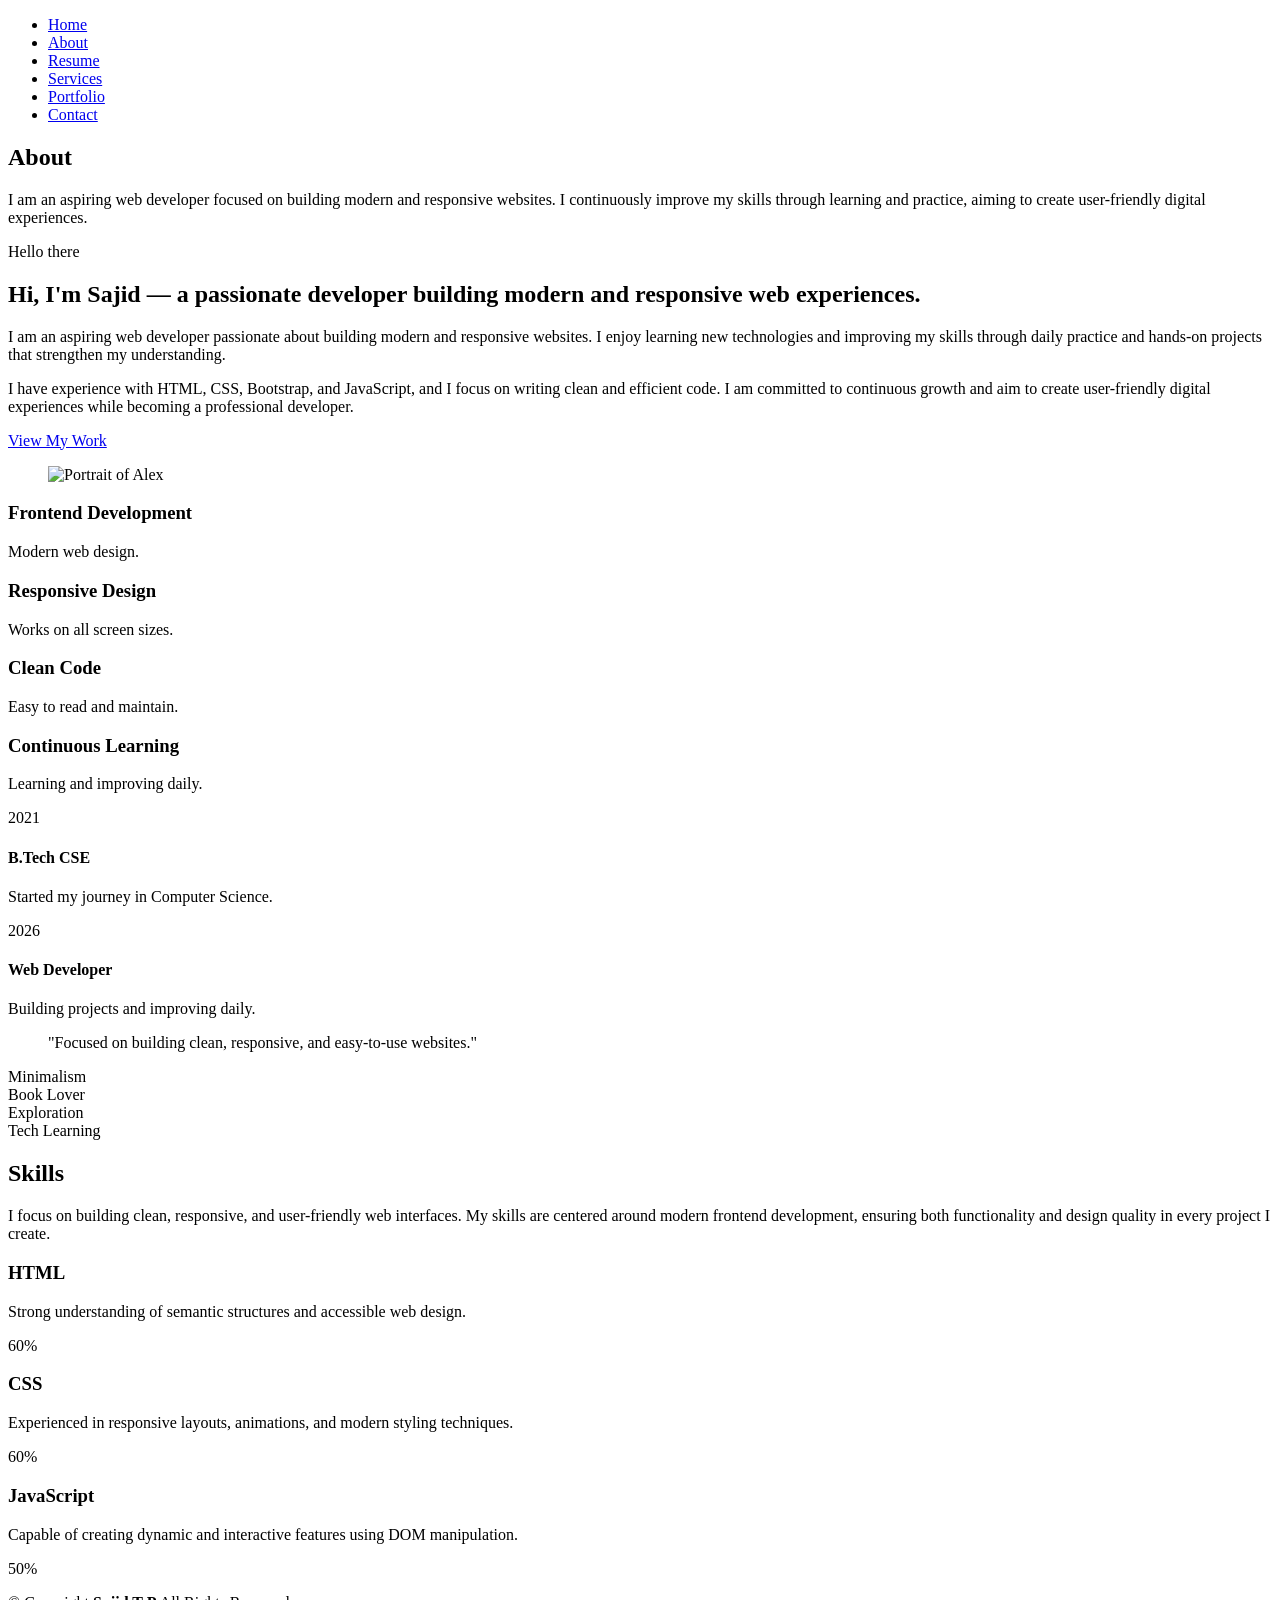
==== about.html @ 33a9723b "Add files via upload" ====
<!DOCTYPE html>
<html lang="en">

<head>
  <meta charset="utf-8">
  <meta content="width=device-width, initial-scale=1.0" name="viewport">
  <title>Sajid - Portfolio</title>
  <meta name="description" content="">
  <meta name="keywords" content="">

  <!-- Favicons -->
  <link href="s.jpg" rel="icon">
  <link href="assets/img/apple-touch-icon.png" rel="apple-touch-icon">

  <!-- Fonts -->
  <link href="https://fonts.googleapis.com" rel="preconnect">
  <link href="https://fonts.gstatic.com" rel="preconnect" crossorigin>
  <link href="https://fonts.googleapis.com/css2?family=Roboto:ital,wght@0,100;0,300;0,400;0,500;0,700;0,900;1,100;1,300;1,400;1,500;1,700;1,900&family=Poppins:ital,wght@0,100;0,200;0,300;0,400;0,500;0,600;0,700;0,800;0,900;1,100;1,200;1,300;1,400;1,500;1,600;1,700;1,800;1,900&family=Raleway:ital,wght@0,100;0,200;0,300;0,400;0,500;0,600;0,700;0,800;0,900;1,100;1,200;1,300;1,400;1,500;1,600;1,700;1,800;1,900&display=swap" rel="stylesheet">

  <!-- Vendor CSS Files -->
  <link href="assets/vendor/bootstrap/css/bootstrap.min.css" rel="stylesheet">
  <link href="assets/vendor/bootstrap-icons/bootstrap-icons.css" rel="stylesheet">
  <link href="assets/vendor/aos/aos.css" rel="stylesheet">
  <link href="assets/vendor/swiper/swiper-bundle.min.css" rel="stylesheet">
  <link href="assets/vendor/glightbox/css/glightbox.min.css" rel="stylesheet">

  <!-- Main CSS File -->
  <link href="assets/css/main.css" rel="stylesheet">

  <!-- =======================================================
  * Template Name: FolioOne
  * Template URL: https://bootstrapmade.com/folioone-bootstrap-portfolio-website-template/
  * Updated: Aug 23 2025 with Bootstrap v5.3.7
  * Author: BootstrapMade.com
  * License: https://bootstrapmade.com/license/
  ======================================================== -->
</head>

<body class="about-page">

  <header id="header" class="header d-flex align-items-center light-background sticky-top">
    <div class="container position-relative d-flex align-items-center justify-content-between">

      <!-- <a href="index.html" class="logo d-flex align-items-center me-auto me-xl-0">
      <img src="assets/img/logo.webp" alt="">
      <h1 class="sitename">FolioOne</h1> 
    </a> -->

      <nav id="navmenu" class="navmenu">
        <ul>
          <li><a href="index.html">Home</a></li>
          <li><a href="about.html" class="active">About</a></li>
          <li><a href="resume.html">Resume</a></li>
          <li><a href="services.html">Services</a></li>
          <li><a href="portfolio.html">Portfolio</a></li>
          <!-- <li class="dropdown"><a href="#"><span>Dropdown</span> <i class="bi bi-chevron-down toggle-dropdown"></i></a>
            <ul>
              <li><a href="#">Dropdown 1</a></li>
              <li class="dropdown"><a href="#"><span>Deep Dropdown</span> <i class="bi bi-chevron-down toggle-dropdown"></i></a>
                <ul>
                  <li><a href="#">Deep Dropdown 1</a></li>
                  <li><a href="#">Deep Dropdown 2</a></li>
                  <li><a href="#">Deep Dropdown 3</a></li>
                  <li><a href="#">Deep Dropdown 4</a></li>
                  <li><a href="#">Deep Dropdown 5</a></li>
                </ul>
              </li>
              <li><a href="#">Dropdown 2</a></li>
              <li><a href="#">Dropdown 3</a></li>
              <li><a href="#">Dropdown 4</a></li>
            </ul>
          </li> -->
          <li><a href="contact.html">Contact</a></li>
        </ul>
        <i class="mobile-nav-toggle d-xl-none bi bi-list"></i>
      </nav>

     <div class="header-social-links">
        <a href="https://x.com/SajidTp11" class="twitter" target="_blank"><i class="bi bi-twitter-x"></i></a>
        <!-- <a href="#" class="facebook"><i class="bi bi-facebook"></i></a> -->
        <a href="https://www.instagram.com/saj.id_/?hl=en" class="instagram" target="_blank"><i class="bi bi-instagram"></i></a>
        <a href="https://www.linkedin.com/in/sajid-tp-505380230/?trk=opento_sprofile_topcard" class="linkedin" target="_blank"><i class="bi bi-linkedin"></i></a>
      </div>

    </div>
  </header>

  <main class="main">

    <!-- About Section -->
    <section id="about" class="about section">

      <!-- Section Title -->
      <div class="container section-title" data-aos="fade-up">
        <h2>About</h2>
        <p>I am an aspiring web developer focused on building modern and responsive websites. I continuously improve my skills through learning and practice, aiming to create user-friendly digital experiences.</p>
      </div><!-- End Section Title -->

      <div class="container" data-aos="fade-up" data-aos-delay="100">

        <!-- Intro + Photo -->
        <div class="row align-items-center justify-content-between gy-5 mb-5">
          <div class="col-lg-7" data-aos="fade-right" data-aos-delay="150">
            <div class="intro-content">
              <span class="eyebrow">Hello there</span>
              <h2 class="headline">Hi, I'm Sajid — a passionate developer building modern and responsive web experiences.</h2>
              <p class="lead">
                 I am an aspiring web developer passionate about building modern and responsive websites. I enjoy learning new technologies and improving my skills through daily practice and hands-on projects that strengthen my understanding.
              </p>
              <p>
                 I have experience with HTML, CSS, Bootstrap, and JavaScript, and I focus on writing clean and efficient code. I am committed to continuous growth and aim to create user-friendly digital experiences while becoming a professional developer.
              </p>

              <div class="cta-group">
                <a href="portfolio.html" class="btn-ghost">
                  View My Work <i class="bi bi-arrow-up-right"></i>
                </a>
                <!-- <a href="#" class="link-underline">
                  Download Resume <i class="bi bi-download"></i>
                </a> -->
              </div>
            </div>
          </div>

          <div class="col-lg-5" data-aos="zoom-in" data-aos-delay="250">
            <figure class="profile-figure text-center text-lg-end">
              <img src="assets/img/profile/developer2.avif" alt="Portrait of Alex" class="img-fluid profile-photo">
            </figure>
          </div>
        </div>
        <!-- End Intro + Photo -->

        <!-- Skills Grid -->
        <div class="mb-5">
          <div class="row g-4">
            <div class="col-6 col-md-4 col-lg-3" data-aos="fade-up" data-aos-delay="120">
              <div class="skill-item">
                <i class="bi bi-layout-text-window"></i>
                <h3>Frontend Development</h3>
                <p>Modern web design.</p>
              </div>
            </div>
            <div class="col-6 col-md-4 col-lg-3" data-aos="fade-up" data-aos-delay="180">
              <div class="skill-item">
                <i class="bi bi-code-slash"></i>
                <h3>Responsive Design</h3>
                <p>Works on all screen sizes.</p>
              </div>
            </div>
            <div class="col-6 col-md-4 col-lg-3" data-aos="fade-up" data-aos-delay="240">
              <div class="skill-item">
                <i class="bi bi-phone"></i>
                <h3>Clean Code</h3>
                <p>Easy to read and maintain.</p>
              </div>
            </div>
            <div class="col-6 col-md-4 col-lg-3" data-aos="fade-up" data-aos-delay="300">
              <div class="skill-item">
                <i class="bi bi-book"></i>
                <h3>Continuous Learning</h3>
                <p>Learning and improving daily.</p>
              </div>
            </div>
          </div>
        </div>
        <!-- End Skills Grid -->

        <!-- Journey Timeline -->
        <div class="mb-5">
          <div class="row g-4">
            
            <div class="col-md-6 col-lg-3" data-aos="fade-up" data-aos-delay="240">
              <article class="timeline-item">
                <span class="dot"></span>
                <time>2021</time>
                <h4>B.Tech CSE</h4>
                <p>Started my journey in Computer Science.</p>
              </article>
            </div>
            <div class="col-md-6 col-lg-3" data-aos="fade-up" data-aos-delay="300">
              <article class="timeline-item">
                <span class="dot"></span>
                <time>2026</time>
                <h4>Web Developer</h4>
                <p>Building projects and improving daily.</p>
              </article>
            </div>
          </div>
        </div>
        <!-- End Journey Timeline -->

        <!-- Quote -->
        <blockquote class="personal-quote text-center mb-5" data-aos="fade-down" data-aos-delay="200">
          <p>"Focused on building clean, responsive, and easy-to-use websites."</p>
        </blockquote>
        <!-- End Quote -->

        <!-- Fun Facts -->
        <div class="row g-3 justify-content-center">
          <div class="col-6 col-md-3 col-lg-2" data-aos="zoom-in" data-aos-delay="120">
            <div class="fact-pill">
              <i class="bi bi-magic"></i>
              <span>Minimalism</span>
            </div>
          </div>
          <div class="col-6 col-md-3 col-lg-2" data-aos="zoom-in" data-aos-delay="160">
            <div class="fact-pill">
              <i class="bi bi-journal-bookmark"></i>
              <span>Book Lover</span>
            </div>
          </div>
          <div class="col-6 col-md-3 col-lg-2" data-aos="zoom-in" data-aos-delay="200">
            <div class="fact-pill">
              <i class="bi bi-geo-alt"></i>
              <span>Exploration</span>
            </div>
          </div>
          <div class="col-6 col-md-3 col-lg-2" data-aos="zoom-in" data-aos-delay="240">
            <div class="fact-pill">
              <i class="bi bi-cpu"></i>
              <span>Tech Learning</span>
            </div>
          </div>
        </div>
        <!-- End Fun Facts -->

      </div>

    </section><!-- /About Section -->

    <!-- Skills Section -->
    <section id="skills" class="skills section">

      <!-- Section Title -->
      <div class="container section-title" data-aos="fade-up">
        <h2>Skills</h2>
        <p>I focus on building clean, responsive, and user-friendly web interfaces. My skills are centered around modern frontend development, ensuring both functionality and design quality in every project I create.</p>
      </div><!-- End Section Title -->

      <div class="container" data-aos="fade-up" data-aos-delay="100">

        <div class="row g-4 skills-animation">

          <div class="col-md-6 col-lg-3" data-aos="fade-up" data-aos-delay="100">
            <div class="skill-box">
              <h3>HTML</h3>
              <p>Strong understanding of semantic structures and accessible web design.</p>
              <span class="text-end d-block">60%</span>
              <div class="progress">
                <div class="progress-bar" role="progressbar" aria-valuenow="60" aria-valuemin="0" aria-valuemax="100"></div>
              </div>
            </div>
          </div>

          <div class="col-md-6 col-lg-3" data-aos="fade-up" data-aos-delay="200">
            <div class="skill-box">
              <h3>CSS</h3>
              <p>Experienced in responsive layouts, animations, and modern styling techniques.</p>
              <span class="text-end d-block">60%</span>
              <div class="progress">
                <div class="progress-bar" role="progressbar" aria-valuenow="60" aria-valuemin="0" aria-valuemax="100"></div>
              </div>
            </div>
          </div>

          <div class="col-md-6 col-lg-3" data-aos="fade-up" data-aos-delay="300">
            <div class="skill-box">
              <h3>JavaScript</h3>
              <p>Capable of creating dynamic and interactive features using DOM manipulation.</p>
              <span class="text-end d-block">50%</span>
              <div class="progress">
                <div class="progress-bar" role="progressbar" aria-valuenow="50" aria-valuemin="0" aria-valuemax="100"></div>
              </div>
            </div>
          </div>

          <!-- <div class="col-md-6 col-lg-3" data-aos="fade-up" data-aos-delay="400">
            <div class="skill-box">
              <h3>Photoshop</h3>
              <p>Quis autem vel eum iure reprehenderit qui in ea voluptate.</p>
              <span class="text-end d-block">55%</span>
              <div class="progress">
                <div class="progress-bar" role="progressbar" aria-valuenow="55" aria-valuemin="0" aria-valuemax="100">
                </div>
              </div>
            </div>
          </div> -->

        </div>

      </div>

    </section><!-- /Skills Section -->

    <!-- Stats Section -->
    <!-- <section id="stats" class="stats section dark-background">

      <div class="container" data-aos="fade-up" data-aos-delay="100">

        <div class="row align-items-center">
          <div class="col-lg-4" data-aos="fade-up" data-aos-delay="200">
            <div class="avatars d-flex align-items-center">
              <img src="assets/img/person/person-m-2.webp" alt="Avatar 1" class="rounded-circle" loading="lazy">
              <img src="assets/img/person/person-m-3.webp" alt="Avatar 2" class="rounded-circle" loading="lazy">
              <img src="assets/img/person/person-f-5.webp" alt="Avatar 3" class="rounded-circle" loading="lazy">
              <img src="assets/img/person/person-m-5.webp" alt="Avatar 4" class="rounded-circle" loading="lazy">
            </div>
          </div>

          <div class="col-lg-8">
            <div class="row counters">
              <div class="col-md-4" data-aos="fade-up" data-aos-delay="300">
                <h2><span data-purecounter-start="0" data-purecounter-end="185" data-purecounter-duration="1" class="purecounter"></span>+</h2>
                <p>Nemo enim ipsam</p>
              </div>

              <div class="col-md-4" data-aos="fade-up" data-aos-delay="400">
                <h2><span data-purecounter-start="0" data-purecounter-end="32" data-purecounter-duration="1" class="purecounter"></span>K</h2>
                <p>Voluptatem sequi</p>
              </div>

              <div class="col-md-4" data-aos="fade-up" data-aos-delay="500">
                <h2><span data-purecounter-start="0" data-purecounter-end="128" data-purecounter-duration="1" class="purecounter"></span>+</h2>
                <p>Dolor sit consectetur</p>
              </div>
            </div>
          </div>
        </div>
      </div>

    </section>/Stats Section -->

    <!-- Testimonials Section -->
    <!-- <section id="testimonials" class="testimonials section"> -->

      <!-- Section Title -->
      <!-- <div class="container section-title" data-aos="fade-up">
        <h2>Testimonials</h2>
        <p>Necessitatibus eius consequatur ex aliquid fuga eum quidem sint consectetur velit</p>
      </div> -->
      <!-- End Section Title -->

      <!-- <div class="container" data-aos="fade-up" data-aos-delay="100">

        <div class="swiper init-swiper">
          <script type="application/json" class="swiper-config">
            {
              "loop": true,
              "speed": 600,
              "autoplay": {
                "delay": 5000
              },
              "slidesPerView": "auto",
              "pagination": {
                "el": ".swiper-pagination",
                "type": "bullets",
                "clickable": true
              }
            }
          </script>
          <div class="swiper-wrapper">

            <div class="swiper-slide">
              <div class="testimonial-item">
                <div class="row gy-4 justify-content-center">
                  <div class="col-lg-6">
                    <div class="testimonial-content">
                      <p>
                        <i class="bi bi-quote quote-icon-left"></i>
                        <span>Proin iaculis purus consequat sem cure digni ssim donec porttitora entum suscipit rhoncus. Accusantium quam, ultricies eget id, aliquam eget nibh et. Maecen aliquam, risus at semper.</span>
                        <i class="bi bi-quote quote-icon-right"></i>
                      </p>
                      <h3>Saul Goodman</h3>
                      <h4>Ceo &amp; Founder</h4>
                      <div class="stars">
                        <i class="bi bi-star-fill"></i><i class="bi bi-star-fill"></i><i class="bi bi-star-fill"></i><i class="bi bi-star-fill"></i><i class="bi bi-star-fill"></i>
                      </div>
                    </div>
                  </div>
                  <div class="col-lg-2 text-center">
                    <img src="assets/img/person/person-m-9.webp" class="img-fluid testimonial-img" alt="">
                  </div>
                </div>
              </div>
            </div> -->
            
            <!-- End testimonial item -->
<!-- 
            <div class="swiper-slide">
              <div class="testimonial-item">
                <div class="row gy-4 justify-content-center">
                  <div class="col-lg-6">
                    <div class="testimonial-content">
                      <p>
                        <i class="bi bi-quote quote-icon-left"></i>
                        <span>Export tempor illum tamen malis malis eram quae irure esse labore quem cillum quid cillum eram malis quorum velit fore eram velit sunt aliqua noster fugiat irure amet legam anim culpa.</span>
                        <i class="bi bi-quote quote-icon-right"></i>
                      </p>
                      <h3>Sara Wilsson</h3>
                      <h4>Designer</h4>
                      <div class="stars">
                        <i class="bi bi-star-fill"></i><i class="bi bi-star-fill"></i><i class="bi bi-star-fill"></i><i class="bi bi-star-fill"></i><i class="bi bi-star-fill"></i>
                      </div>
                    </div>
                  </div>
                  <div class="col-lg-2 text-center">
                    <img src="assets/img/person/person-f-5.webp" class="img-fluid testimonial-img" alt="">
                  </div>
                </div>
              </div>
            </div> -->
            
            <!-- End testimonial item -->

            <!-- <div class="swiper-slide">
              <div class="testimonial-item">
                <div class="row gy-4 justify-content-center">
                  <div class="col-lg-6">
                    <div class="testimonial-content">
                      <p>
                        <i class="bi bi-quote quote-icon-left"></i>
                        <span>Enim nisi quem export duis labore cillum quae magna enim sint quorum nulla quem veniam duis minim tempor labore quem eram duis noster aute amet eram fore quis sint minim.</span>
                        <i class="bi bi-quote quote-icon-right"></i>
                      </p>
                      <h3>Jena Karlis</h3>
                      <h4>Store Owner</h4>
                      <div class="stars">
                        <i class="bi bi-star-fill"></i><i class="bi bi-star-fill"></i><i class="bi bi-star-fill"></i><i class="bi bi-star-fill"></i><i class="bi bi-star-fill"></i>
                      </div>
                    </div>
                  </div>
                  <div class="col-lg-2 text-center">
                    <img src="assets/img/person/person-f-12.webp" class="img-fluid testimonial-img" alt="">
                  </div>
                </div>
              </div>
            </div> -->
            
            
            <!-- End testimonial item -->

            <!-- <div class="swiper-slide">
              <div class="testimonial-item">
                <div class="row gy-4 justify-content-center">
                  <div class="col-lg-6">
                    <div class="testimonial-content">
                      <p>
                        <i class="bi bi-quote quote-icon-left"></i>
                        <span>Fugiat enim eram quae cillum dolore dolor amet nulla culpa multos export minim fugiat minim velit minim dolor enim duis veniam ipsum anim magna sunt elit fore quem dolore labore illum veniam.</span>
                        <i class="bi bi-quote quote-icon-right"></i>
                      </p>
                      <h3>John Larson</h3>
                      <h4>Entrepreneur</h4>
                      <div class="stars">
                        <i class="bi bi-star-fill"></i><i class="bi bi-star-fill"></i><i class="bi bi-star-fill"></i><i class="bi bi-star-fill"></i><i class="bi bi-star-fill"></i>
                      </div>
                    </div>
                  </div>
                  <div class="col-lg-2 text-center">
                    <img src="assets/img/person/person-m-12.webp" class="img-fluid testimonial-img" alt="">
                  </div>
                </div>
              </div>
            </div>
             -->
            <!-- End testimonial item -->

          <!-- </div>
          <div class="swiper-pagination"></div>
        </div>

      </div>

    </section> -->
    
    <!-- /Testimonials Section -->

  </main>

   <footer id="footer" class="footer">

    <div class="container">
      <div class="copyright text-center ">
        <p>© <span>Copyright</span> <strong class="px-1 sitename">Sajid T P</strong> <span>All Rights Reserved<br></span></p>
      </div>
      <div class="social-links d-flex justify-content-center">
        <a href="https://x.com/SajidTp11" target="_blank"><i class="bi bi-twitter-x"></i></a>
        <!-- <a href=""><i class="bi bi-facebook"></i></a> -->
        <a href="https://www.instagram.com/saj.id_/?hl=en" target="_blank"><i class="bi bi-instagram"></i></a>
        <a href="https://www.linkedin.com/in/sajid-tp-505380230/?trk=opento_sprofile_topcard" target="_blank"><i class="bi bi-linkedin"></i></a>
      </div>
      <div class="credits">
        <!-- All the links in the footer should remain intact. -->
        <!-- You can delete the links only if you've purchased the pro version. -->
        <!-- Licensing information: https://bootstrapmade.com/license/ -->
        <!-- Purchase the pro version with working PHP/AJAX contact form: [buy-url] -->
        <!-- Designed by <a href="https://bootstrapmade.com/">BootstrapMade</a> | <a href="https://bootstrapmade.com/tools/">DevTools</a> -->
      </div>
    </div>

  </footer>

  <!-- Scroll Top -->
  <a href="#" id="scroll-top" class="scroll-top d-flex align-items-center justify-content-center"><i class="bi bi-arrow-up-short"></i></a>

  <!-- Preloader -->
  <div id="preloader"></div>

  <!-- Vendor JS Files -->
  <script src="assets/vendor/bootstrap/js/bootstrap.bundle.min.js"></script>
  <script src="assets/vendor/php-email-form/validate.js"></script>
  <script src="assets/vendor/aos/aos.js"></script>
  <script src="assets/vendor/typed.js/typed.umd.js"></script>
  <script src="assets/vendor/waypoints/noframework.waypoints.js"></script>
  <script src="assets/vendor/purecounter/purecounter_vanilla.js"></script>
  <script src="assets/vendor/swiper/swiper-bundle.min.js"></script>
  <script src="assets/vendor/imagesloaded/imagesloaded.pkgd.min.js"></script>
  <script src="assets/vendor/isotope-layout/isotope.pkgd.min.js"></script>
  <script src="assets/vendor/glightbox/js/glightbox.min.js"></script>

  <!-- Main JS File -->
  <script src="assets/js/main.js"></script>

</body>

</html>
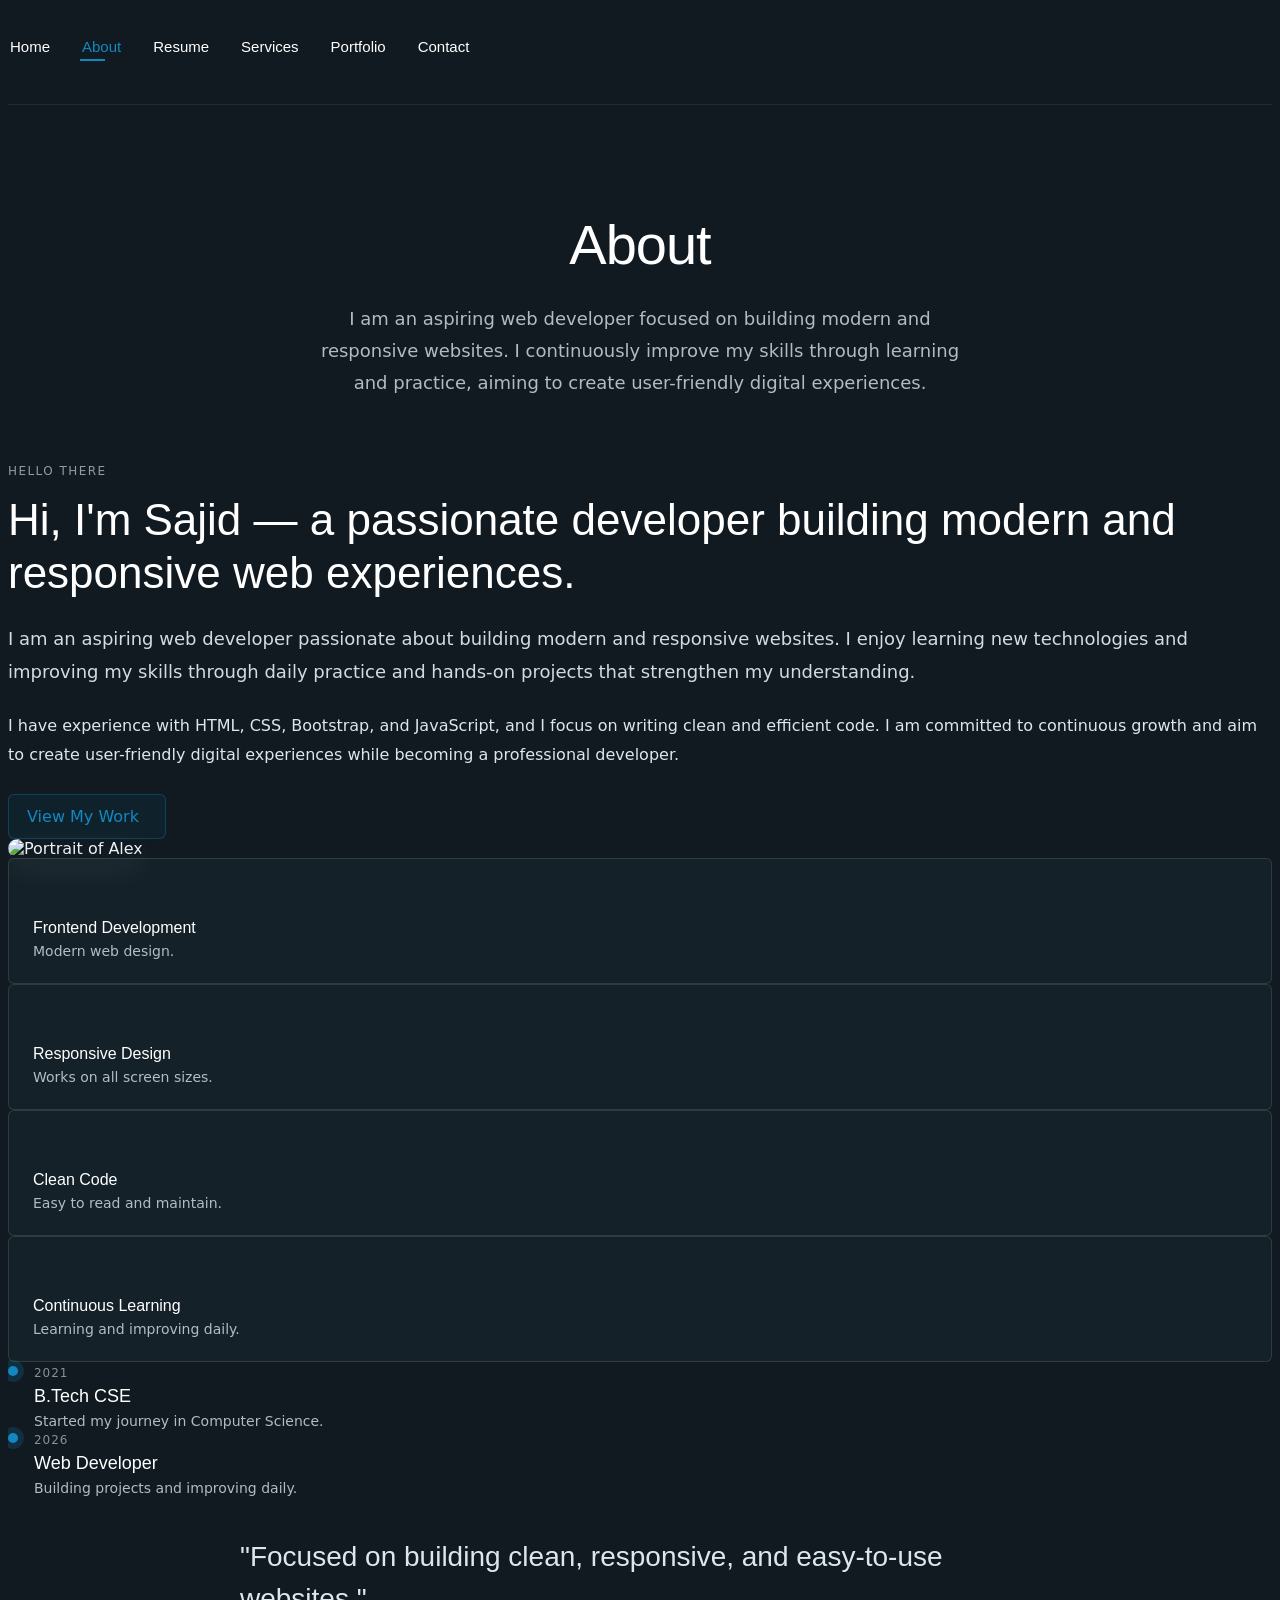
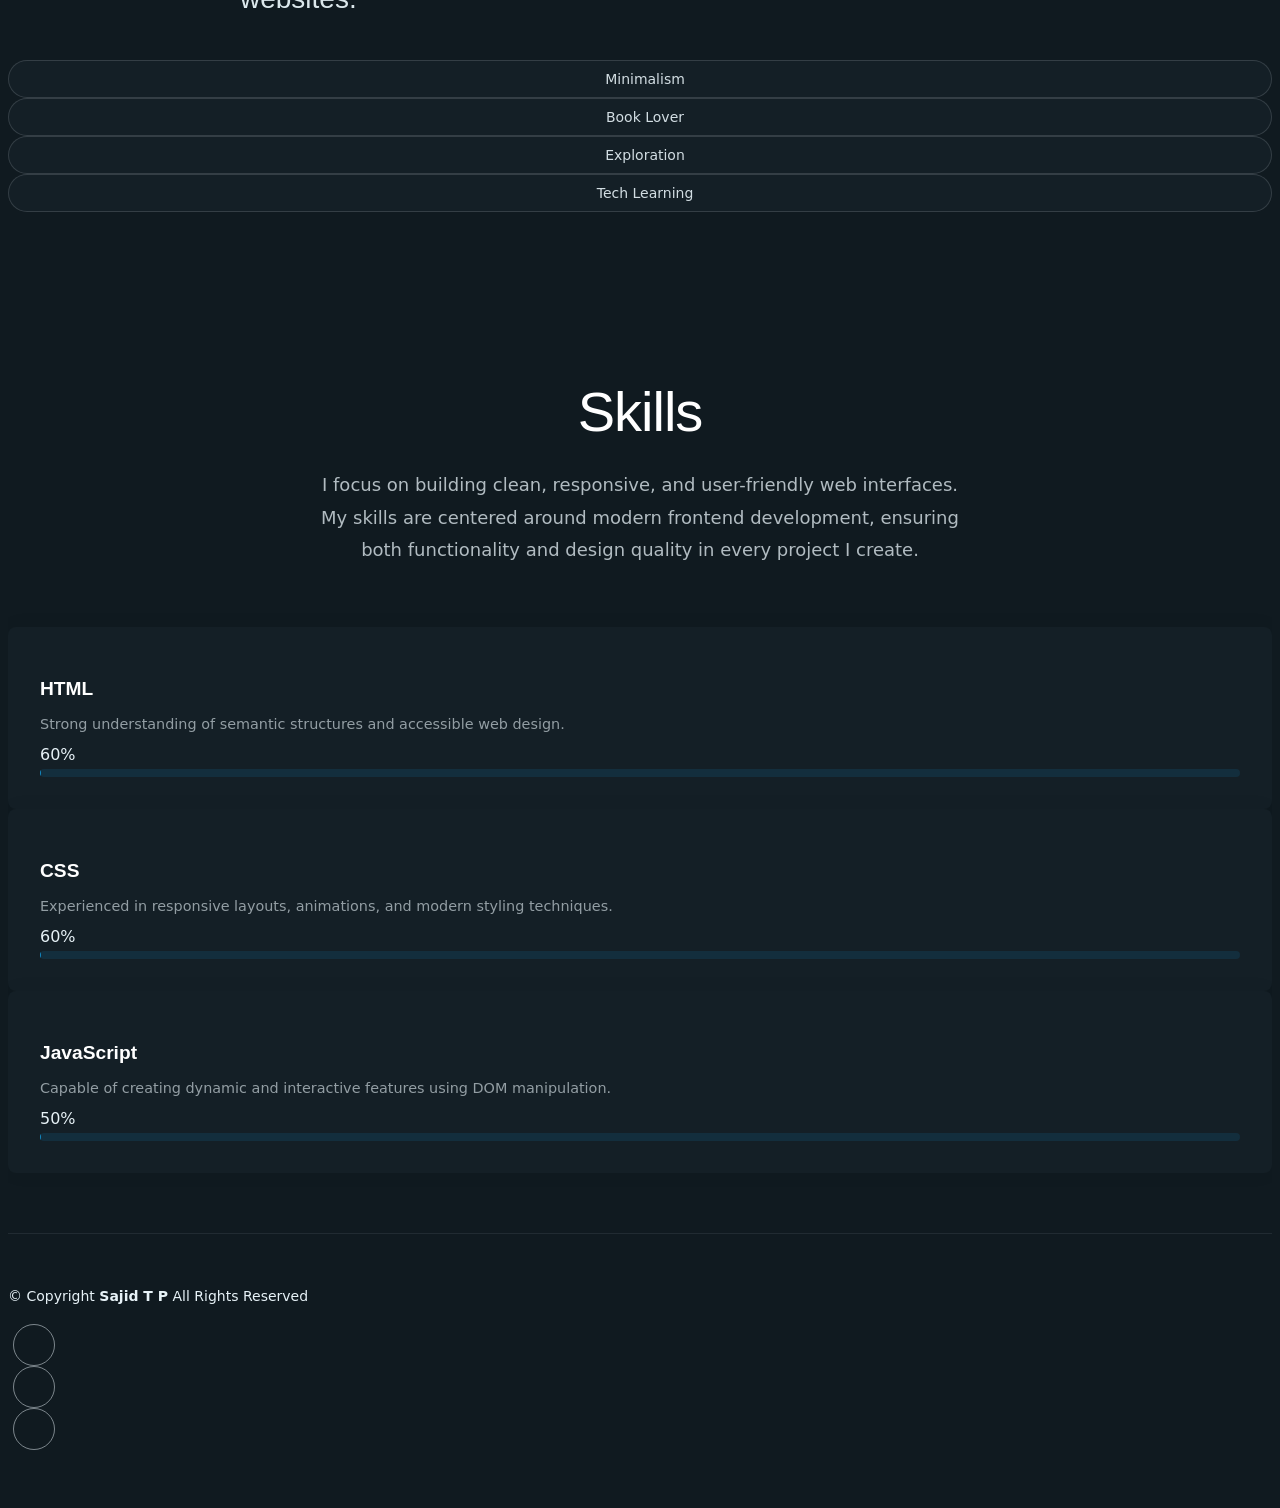
==== commit ba898bdc: "Update about.html" ====
--- a/about.html
+++ b/about.html
@@ -25,7 +25,7 @@
   <link href="assets/vendor/glightbox/css/glightbox.min.css" rel="stylesheet">
 
   <!-- Main CSS File -->
-  <link href="assets/css/main.css" rel="stylesheet">
+  <link href="main.css" rel="stylesheet">
 
   <!-- =======================================================
   * Template Name: FolioOne
@@ -519,8 +519,8 @@
   <script src="assets/vendor/glightbox/js/glightbox.min.js"></script>
 
   <!-- Main JS File -->
-  <script src="assets/js/main.js"></script>
+  <script src="main.js"></script>
 
 </body>
 
-</html>+</html>
--- a/main.css
+++ b/main.css
@@ -0,0 +1,2856 @@
+/**
+* Template Name: FolioOne
+* Template URL: https://bootstrapmade.com/folioone-bootstrap-portfolio-website-template/
+* Updated: Aug 23 2025 with Bootstrap v5.3.7
+* Author: BootstrapMade.com
+* License: https://bootstrapmade.com/license/
+*/
+
+/*--------------------------------------------------------------
+# Font & Color Variables
+# Help: https://bootstrapmade.com/color-system/
+--------------------------------------------------------------*/
+/* Fonts */
+:root {
+  --default-font: "Roboto",  system-ui, -apple-system, "Segoe UI", Roboto, "Helvetica Neue", Arial, "Noto Sans", "Liberation Sans", sans-serif, "Apple Color Emoji", "Segoe UI Emoji", "Segoe UI Symbol", "Noto Color Emoji";
+  --heading-font: "Raleway",  sans-serif;
+  --nav-font: "Poppins",  sans-serif;
+}
+
+/* Global Colors - The following color variables are used throughout the website. Updating them here will change the color scheme of the entire website */
+:root { 
+  --background-color: #101a20; /* Background color for the entire website, including individual sections */
+  --default-color: #e7f2f7; /* Default color used for the majority of the text content across the entire website */
+  --heading-color: #ffffff; /* Color for headings, subheadings and title throughout the website */
+  --accent-color: #1387c1; /* Accent color that represents your brand on the website. It's used for buttons, links, and other elements that need to stand out */
+  --surface-color: #141f26; /* The surface color is used as a background of boxed elements within sections, such as cards, icon boxes, or other elements that require a visual separation from the global background. */
+  --contrast-color: #ffffff; /* Contrast color for text, ensuring readability against backgrounds of accent, heading, or default colors. */
+}
+
+/* Nav Menu Colors - The following color variables are used specifically for the navigation menu. They are separate from the global colors to allow for more customization options */
+:root {
+  --nav-color: #ffffff;  /* The default color of the main navmenu links */
+  --nav-hover-color: #1387c1; /* Applied to main navmenu links when they are hovered over or active */
+  --nav-mobile-background-color: #213642; /* Used as the background color for mobile navigation menu */
+  --nav-dropdown-background-color: #051117; /* Used as the background color for dropdown items that appear when hovering over primary navigation items */
+  --nav-dropdown-color: #e7f2f7; /* Used for navigation links of the dropdown items in the navigation menu. */
+  --nav-dropdown-hover-color: #1387c1; /* Similar to --nav-hover-color, this color is applied to dropdown navigation links when they are hovered over. */
+}
+
+/* Color Presets - These classes override global colors when applied to any section or element, providing reuse of the sam color scheme. */
+
+.light-background {
+  --background-color: #142027;
+  --surface-color: #325264;
+}
+
+.dark-background {
+  --background-color: #0b1419;
+  --default-color: #ffffff;
+  --heading-color: #ffffff;
+  --surface-color: #252525;
+  --contrast-color: #ffffff;
+}
+
+/* Smooth scroll */
+:root {
+  scroll-behavior: smooth;
+}
+
+/*--------------------------------------------------------------
+# General Styling & Shared Classes
+--------------------------------------------------------------*/
+body {
+  color: var(--default-color);
+  background-color: var(--background-color);
+  font-family: var(--default-font);
+}
+
+a {
+  color: var(--accent-color);
+  text-decoration: none;
+  transition: 0.3s;
+}
+
+a:hover {
+  color: color-mix(in srgb, var(--accent-color), transparent 25%);
+  text-decoration: none;
+}
+
+h1,
+h2,
+h3,
+h4,
+h5,
+h6 {
+  color: var(--heading-color);
+  font-family: var(--heading-font);
+}
+
+/* PHP Email Form Messages
+------------------------------*/
+.php-email-form .error-message {
+  display: none;
+  background: #df1529;
+  color: #ffffff;
+  text-align: left;
+  padding: 15px;
+  margin-bottom: 24px;
+  font-weight: 600;
+}
+
+.php-email-form .sent-message {
+  display: none;
+  color: #ffffff;
+  background: #059652;
+  text-align: center;
+  padding: 15px;
+  margin-bottom: 24px;
+  font-weight: 600;
+}
+
+.php-email-form .loading {
+  display: none;
+  background: var(--surface-color);
+  text-align: center;
+  padding: 15px;
+  margin-bottom: 24px;
+}
+
+.php-email-form .loading:before {
+  content: "";
+  display: inline-block;
+  border-radius: 50%;
+  width: 24px;
+  height: 24px;
+  margin: 0 10px -6px 0;
+  border: 3px solid var(--accent-color);
+  border-top-color: var(--surface-color);
+  animation: php-email-form-loading 1s linear infinite;
+}
+
+@keyframes php-email-form-loading {
+  0% {
+    transform: rotate(0deg);
+  }
+
+  100% {
+    transform: rotate(360deg);
+  }
+}
+
+/*--------------------------------------------------------------
+# Global Header
+--------------------------------------------------------------*/
+.header {
+  --background-color: rgba(255, 255, 255, 0);
+  color: var(--default-color);
+  background-color: var(--background-color);
+  padding: 15px 0;
+  transition: all 0.5s;
+  z-index: 997;
+  border-bottom: 1px solid color-mix(in srgb, var(--default-color), transparent 92%);
+}
+
+.header .logo {
+  line-height: 1;
+}
+
+.header .logo img {
+  max-height: 36px;
+  margin-right: 8px;
+}
+
+.header .logo h1 {
+  font-size: 32px;
+  margin: 0;
+  font-weight: 400;
+  color: var(--heading-color);
+}
+
+.header .header-social-links {
+  padding-right: 15px;
+}
+
+.header .header-social-links a {
+  color: color-mix(in srgb, var(--default-color), transparent 40%);
+  padding-left: 6px;
+  display: inline-block;
+  transition: 0.3s;
+  font-size: 16px;
+}
+
+.header .header-social-links a:hover {
+  color: var(--default-color);
+}
+
+.header .header-social-links a i {
+  line-height: 0px;
+}
+
+@media (max-width: 1200px) {
+  .header .logo {
+    order: 1;
+  }
+
+  .header .header-social-links {
+    order: 2;
+  }
+
+  .header .navmenu {
+    order: 3;
+  }
+}
+
+/* Global Header on Scroll
+------------------------------*/
+.scrolled .header {
+  --background-color: rgba(16, 26, 32, 0.9);
+}
+
+/*--------------------------------------------------------------
+# Navigation Menu
+--------------------------------------------------------------*/
+/* Desktop Navigation */
+@media (min-width: 1200px) {
+  .navmenu {
+    padding: 0;
+  }
+
+  .navmenu ul {
+    margin: 0;
+    padding: 0;
+    display: flex;
+    list-style: none;
+    align-items: center;
+  }
+
+  .navmenu li {
+    position: relative;
+  }
+
+  .navmenu>ul>li {
+    white-space: nowrap;
+    padding: 15px 28px 15px 0;
+  }
+
+  .navmenu>ul>li:last-child {
+    padding-right: 0;
+  }
+
+  .navmenu a,
+  .navmenu a:focus {
+    color: var(--nav-color);
+    font-size: 15px;
+    padding: 0 2px;
+    font-family: var(--nav-font);
+    font-weight: 400;
+    display: flex;
+    align-items: center;
+    justify-content: space-between;
+    white-space: nowrap;
+    transition: 0.3s;
+    position: relative;
+  }
+
+  .navmenu a i,
+  .navmenu a:focus i {
+    font-size: 12px;
+    line-height: 0;
+    margin-left: 5px;
+    transition: 0.3s;
+  }
+
+  .navmenu>ul>li>a:before {
+    content: "";
+    position: absolute;
+    height: 2px;
+    bottom: -6px;
+    left: 0;
+    background-color: var(--nav-hover-color);
+    visibility: hidden;
+    width: 0px;
+    transition: all 0.3s ease-in-out 0s;
+  }
+
+  .navmenu a:hover:before,
+  .navmenu li:hover>a:before,
+  .navmenu .active:before {
+    visibility: visible;
+    width: 25px;
+  }
+
+  .navmenu li:hover>a,
+  .navmenu .active,
+  .navmenu .active:focus {
+    color: var(--nav-hover-color);
+  }
+
+  .navmenu .dropdown ul {
+    margin: 0;
+    padding: 10px 0;
+    background: var(--nav-dropdown-background-color);
+    display: block;
+    position: absolute;
+    visibility: hidden;
+    left: -5px;
+    top: 130%;
+    opacity: 0;
+    transition: 0.3s;
+    border-radius: 4px;
+    z-index: 99;
+    box-shadow: 0px 0px 30px rgba(0, 0, 0, 0.1);
+  }
+
+  .navmenu .dropdown ul li {
+    min-width: 200px;
+  }
+
+  .navmenu .dropdown ul a {
+    padding: 10px 20px;
+    font-size: 15px;
+    text-transform: none;
+    color: var(--nav-dropdown-color);
+  }
+
+  .navmenu .dropdown ul a i {
+    font-size: 12px;
+  }
+
+  .navmenu .dropdown ul a:hover,
+  .navmenu .dropdown ul .active:hover,
+  .navmenu .dropdown ul li:hover>a {
+    color: var(--nav-dropdown-hover-color);
+  }
+
+  .navmenu .dropdown:hover>ul {
+    opacity: 1;
+    top: 100%;
+    visibility: visible;
+  }
+
+  .navmenu .dropdown .dropdown ul {
+    top: 0;
+    left: -90%;
+    visibility: hidden;
+  }
+
+  .navmenu .dropdown .dropdown:hover>ul {
+    opacity: 1;
+    top: 0;
+    left: -100%;
+    visibility: visible;
+  }
+}
+
+/* Mobile Navigation */
+@media (max-width: 1199px) {
+  .mobile-nav-toggle {
+    color: var(--nav-color);
+    font-size: 28px;
+    line-height: 0;
+    margin-right: 10px;
+    cursor: pointer;
+    transition: color 0.3s;
+  }
+
+  .navmenu {
+    padding: 0;
+    z-index: 9997;
+  }
+
+  .navmenu ul {
+    display: none;
+    list-style: none;
+    position: absolute;
+    inset: 60px 20px 20px 20px;
+    padding: 10px 0;
+    margin: 0;
+    border-radius: 6px;
+    background-color: var(--nav-mobile-background-color);
+    border: 1px solid color-mix(in srgb, var(--default-color), transparent 90%);
+    box-shadow: none;
+    overflow-y: auto;
+    transition: 0.3s;
+    z-index: 9998;
+  }
+
+  .navmenu a,
+  .navmenu a:focus {
+    color: var(--nav-dropdown-color);
+    padding: 10px 20px;
+    font-family: var(--nav-font);
+    font-size: 17px;
+    font-weight: 500;
+    display: flex;
+    align-items: center;
+    justify-content: space-between;
+    white-space: nowrap;
+    transition: 0.3s;
+  }
+
+  .navmenu a i,
+  .navmenu a:focus i {
+    font-size: 12px;
+    line-height: 0;
+    margin-left: 5px;
+    width: 30px;
+    height: 30px;
+    display: flex;
+    align-items: center;
+    justify-content: center;
+    border-radius: 50%;
+    transition: 0.3s;
+    background-color: color-mix(in srgb, var(--accent-color), transparent 90%);
+  }
+
+  .navmenu a i:hover,
+  .navmenu a:focus i:hover {
+    background-color: var(--accent-color);
+    color: var(--contrast-color);
+  }
+
+  .navmenu a:hover,
+  .navmenu .active,
+  .navmenu .active:focus {
+    color: var(--nav-dropdown-hover-color);
+  }
+
+  .navmenu .active i,
+  .navmenu .active:focus i {
+    background-color: var(--accent-color);
+    color: var(--contrast-color);
+    transform: rotate(180deg);
+  }
+
+  .navmenu .dropdown ul {
+    position: static;
+    display: none;
+    z-index: 99;
+    padding: 10px 0;
+    margin: 10px 20px;
+    background-color: var(--nav-dropdown-background-color);
+    transition: all 0.5s ease-in-out;
+  }
+
+  .navmenu .dropdown ul ul {
+    background-color: rgba(33, 37, 41, 0.1);
+  }
+
+  .navmenu .dropdown>.dropdown-active {
+    display: block;
+    background-color: rgba(33, 37, 41, 0.03);
+  }
+
+  .mobile-nav-active {
+    overflow: hidden;
+  }
+
+  .mobile-nav-active .mobile-nav-toggle {
+    color: #fff;
+    position: absolute;
+    font-size: 32px;
+    top: 15px;
+    right: 15px;
+    margin-right: 0;
+    z-index: 9999;
+  }
+
+  .mobile-nav-active .navmenu {
+    position: fixed;
+    overflow: hidden;
+    inset: 0;
+    background: rgba(33, 37, 41, 0.8);
+    transition: 0.3s;
+  }
+
+  .mobile-nav-active .navmenu>ul {
+    display: block;
+  }
+}
+
+/*--------------------------------------------------------------
+# Global Footer
+--------------------------------------------------------------*/
+.footer {
+  color: var(--default-color);
+  background-color: var(--background-color);
+  font-size: 14px;
+  padding: 40px 0;
+  position: relative;
+  border-top: 1px solid color-mix(in srgb, var(--default-color), transparent 92%);
+}
+
+.footer .copyright p {
+  margin-bottom: 0;
+}
+
+.footer .social-links {
+  margin-top: 20px;
+}
+
+.footer .social-links a {
+  display: flex;
+  align-items: center;
+  justify-content: center;
+  width: 40px;
+  height: 40px;
+  border-radius: 50%;
+  border: 1px solid color-mix(in srgb, var(--default-color), transparent 50%);
+  font-size: 16px;
+  color: color-mix(in srgb, var(--default-color), transparent 50%);
+  margin: 0 5px;
+  transition: 0.3s;
+}
+
+.footer .social-links a:hover {
+  color: var(--accent-color);
+  border-color: var(--accent-color);
+}
+
+.footer .credits {
+  margin-top: 10px;
+  font-size: 13px;
+  text-align: center;
+}
+
+/*--------------------------------------------------------------
+# Preloader
+--------------------------------------------------------------*/
+#preloader {
+  position: fixed;
+  inset: 0;
+  z-index: 9999;
+  overflow: hidden;
+  background-color: var(--background-color);
+  transition: all 0.6s ease-out;
+  width: 100%;
+  height: 100vh;
+}
+
+#preloader:before,
+#preloader:after {
+  content: "";
+  position: absolute;
+  border: 4px solid var(--accent-color);
+  border-radius: 50%;
+  animation: animate-preloader 2s cubic-bezier(0, 0.2, 0.8, 1) infinite;
+}
+
+#preloader:after {
+  animation-delay: -0.5s;
+}
+
+@keyframes animate-preloader {
+  0% {
+    width: 10px;
+    height: 10px;
+    top: calc(50% - 5px);
+    left: calc(50% - 5px);
+    opacity: 1;
+  }
+
+  100% {
+    width: 72px;
+    height: 72px;
+    top: calc(50% - 36px);
+    left: calc(50% - 36px);
+    opacity: 0;
+  }
+}
+
+/*--------------------------------------------------------------
+# Scroll Top Button
+--------------------------------------------------------------*/
+.scroll-top {
+  position: fixed;
+  visibility: hidden;
+  opacity: 0;
+  right: 15px;
+  bottom: -15px;
+  z-index: 99999;
+  background-color: var(--accent-color);
+  width: 44px;
+  height: 44px;
+  border-radius: 50px;
+  transition: all 0.4s;
+}
+
+.scroll-top i {
+  font-size: 24px;
+  color: var(--contrast-color);
+  line-height: 0;
+}
+
+.scroll-top:hover {
+  background-color: color-mix(in srgb, var(--accent-color), transparent 20%);
+  color: var(--contrast-color);
+}
+
+.scroll-top.active {
+  visibility: visible;
+  opacity: 1;
+  bottom: 15px;
+}
+
+/*--------------------------------------------------------------
+# Disable aos animation delay on mobile devices
+--------------------------------------------------------------*/
+@media screen and (max-width: 768px) {
+  [data-aos-delay] {
+    transition-delay: 0 !important;
+  }
+}
+
+/*--------------------------------------------------------------
+# Global Page Titles & Breadcrumbs
+--------------------------------------------------------------*/
+.page-title {
+  color: var(--default-color);
+  background-color: var(--background-color);
+  position: relative;
+}
+
+.page-title .heading {
+  padding: 80px 0;
+  border-top: 1px solid color-mix(in srgb, var(--default-color), transparent 90%);
+}
+
+.page-title .heading h1 {
+  font-size: 38px;
+  font-weight: 700;
+}
+
+.page-title nav {
+  background-color: color-mix(in srgb, var(--default-color), transparent 96%);
+  padding: 20px 0;
+}
+
+.page-title nav ol {
+  display: flex;
+  flex-wrap: wrap;
+  list-style: none;
+  padding: 0;
+  margin: 0;
+  font-size: 16px;
+  font-weight: 400;
+}
+
+.page-title nav ol li+li {
+  padding-left: 10px;
+}
+
+.page-title nav ol li+li::before {
+  content: "/";
+  display: inline-block;
+  padding-right: 10px;
+  color: color-mix(in srgb, var(--default-color), transparent 70%);
+}
+
+/*--------------------------------------------------------------
+# Global Sections
+--------------------------------------------------------------*/
+section,
+.section {
+  color: var(--default-color);
+  background-color: var(--background-color);
+  padding: 60px 0;
+  scroll-margin-top: 100px;
+  overflow: clip;
+}
+
+@media (max-width: 1199px) {
+
+  section,
+  .section {
+    scroll-margin-top: 66px;
+  }
+}
+
+/*--------------------------------------------------------------
+# Global Section Titles
+--------------------------------------------------------------*/
+.section-title {
+  text-align: center;
+  padding-bottom: 60px;
+  position: relative;
+}
+
+.section-title h2 {
+  font-size: 3.5rem;
+  font-weight: 400;
+  line-height: 1.2;
+  color: var(--heading-color);
+  margin-bottom: 1.5rem;
+  letter-spacing: -1px;
+}
+
+@media (max-width: 768px) {
+  .section-title h2 {
+    font-size: 2.5rem;
+  }
+}
+
+.section-title p {
+  font-size: 1.125rem;
+  line-height: 1.8;
+  color: color-mix(in srgb, var(--default-color), transparent 25%);
+  max-width: 900px;
+  margin: 0 auto;
+  text-wrap: balance;
+}
+
+/*--------------------------------------------------------------
+# Hero Section
+--------------------------------------------------------------*/
+.hero {
+  padding: 80px 0;
+  min-height: 100vh;
+  display: flex;
+  align-items: center;
+}
+
+.hero .hero-content h1 {
+  font-size: 3.5rem;
+  font-weight: 700;
+  margin-bottom: 1rem;
+  line-height: 1.2;
+}
+
+.hero .hero-content h1 .highlight {
+  color: var(--accent-color);
+  position: relative;
+  
+}
+
+.hero .hero-content h1 .highlight::after {
+  content: "";
+  position: absolute;
+  bottom: 0;
+  left: 0;
+  width: 100%;
+  height: 3px;
+  background: linear-gradient(90deg, var(--accent-color), color-mix(in srgb, var(--accent-color), transparent 50%));
+  border-radius: 2px;
+}
+
+@media (max-width: 768px) {
+  .hero .hero-content h1 {
+    font-size: 2.5rem;
+  }
+}
+
+.hero .hero-content h2 {
+  font-size: 1.5rem;
+  font-weight: 400;
+  margin-bottom: 2rem;
+  color: color-mix(in srgb, var(--default-color), transparent 20%);
+}
+
+.hero .hero-content h2 .typed {
+  color: var(--accent-color);
+  font-weight: 600;
+}
+
+@media (max-width: 768px) {
+  .hero .hero-content h2 {
+    font-size: 1.25rem;
+  }
+}
+
+.hero .hero-content p {
+  font-size: 1.1rem;
+  line-height: 1.6;
+  margin-bottom: 2.5rem;
+  color: color-mix(in srgb, var(--default-color), transparent 30%);
+}
+
+.hero .hero-actions {
+  display: flex;
+  gap: 1rem;
+  margin-bottom: 3rem;
+}
+
+.hero .hero-actions .btn {
+  padding: 12px 30px;
+  border-radius: 50px;
+  font-weight: 600;
+  text-decoration: none;
+  transition: all 0.3s ease;
+  border: 2px solid;
+}
+
+.hero .hero-actions .btn.btn-primary {
+  background: var(--accent-color);
+  color: var(--contrast-color);
+  border-color: var(--accent-color);
+}
+
+.hero .hero-actions .btn.btn-primary:hover {
+  background: color-mix(in srgb, var(--accent-color), black 15%);
+  border-color: color-mix(in srgb, var(--accent-color), black 15%);
+  transform: translateY(-2px);
+}
+
+.hero .hero-actions .btn.btn-outline {
+  background: transparent;
+  color: var(--accent-color);
+  border-color: var(--accent-color);
+}
+
+.hero .hero-actions .btn.btn-outline:hover {
+  transform: translateY(-2px);
+}
+
+@media (max-width: 576px) {
+  .hero .hero-actions {
+    flex-direction: column;
+  }
+
+  .hero .hero-actions .btn {
+    text-align: center;
+  }
+}
+
+.hero .social-links {
+  display: flex;
+  gap: 1rem;
+}
+
+.hero .social-links a {
+  width: 45px;
+  height: 45px;
+  background: var(--surface-color);
+  border-radius: 50%;
+  display: flex;
+  align-items: center;
+  justify-content: center;
+  color: var(--default-color);
+  font-size: 1.2rem;
+  transition: all 0.3s ease;
+}
+
+.hero .social-links a:hover {
+  background: var(--accent-color);
+  color: var(--contrast-color);
+  transform: translateY(-3px);
+  box-shadow: 0 8px 25px color-mix(in srgb, var(--accent-color), transparent 70%);
+}
+
+.hero .hero-image {
+  position: relative;
+}
+
+.hero .hero-image .image-wrapper {
+  position: relative;
+  max-width: 450px;
+  margin: 0 auto;
+}
+
+.hero .hero-image .image-wrapper img {
+  border-radius: 20px;
+  box-shadow: 0 5px 15px color-mix(in srgb, var(--default-color), transparent 95%);
+  transition: transform 0.3s ease;
+}
+
+.hero .hero-image .image-wrapper img:hover {
+  transform: scale(1.02);
+}
+
+.hero .hero-image .floating-elements {
+  position: absolute;
+  top: 0;
+  left: 0;
+  right: 0;
+  bottom: 0;
+  pointer-events: none;
+}
+
+.hero .hero-image .floating-elements .floating-card {
+  position: absolute;
+  background: var(--surface-color);
+  padding: 15px 20px;
+  border-radius: 15px;
+  box-shadow: 0 10px 30px color-mix(in srgb, var(--default-color), transparent 90%);
+  display: flex;
+  align-items: center;
+  gap: 10px;
+  font-weight: 600;
+  animation: float 3s ease-in-out infinite;
+}
+
+.hero .hero-image .floating-elements .floating-card i {
+  font-size: 1.5rem;
+  color: var(--accent-color);
+}
+
+.hero .hero-image .floating-elements .floating-card.design {
+  top: 10%;
+  right: -10%;
+  animation-delay: 0s;
+}
+
+.hero .hero-image .floating-elements .floating-card.code {
+  bottom: 30%;
+  left: -15%;
+  animation-delay: 1s;
+}
+
+.hero .hero-image .floating-elements .floating-card.creativity {
+  top: 60%;
+  right: -5%;
+  animation-delay: 2s;
+}
+
+@media (max-width: 992px) {
+  .hero .hero-image .floating-elements .floating-card {
+    display: none;
+  }
+}
+
+@keyframes float {
+
+  0%,
+  100% {
+    transform: translateY(0px);
+  }
+
+  50% {
+    transform: translateY(-10px);
+  }
+}
+
+@media (max-width: 992px) {
+  .hero .hero-content {
+    text-align: center;
+    margin-bottom: 3rem;
+  }
+}
+
+/*--------------------------------------------------------------
+# About Section
+--------------------------------------------------------------*/
+.about .intro-content .eyebrow {
+  display: inline-block;
+  letter-spacing: 0.12em;
+  text-transform: uppercase;
+  font-size: 12px;
+  color: color-mix(in srgb, var(--default-color), transparent 40%);
+  margin-bottom: 16px;
+}
+
+.about .intro-content .headline {
+  font-family: var(--heading-font);
+  font-weight: 300;
+  line-height: 1.2;
+  font-size: clamp(28px, 4vw, 44px);
+  margin: 0 0 24px 0;
+}
+
+.about .intro-content .lead {
+  font-size: 18px;
+  line-height: 1.8;
+  color: color-mix(in srgb, var(--default-color), transparent 10%);
+  margin-bottom: 24px;
+}
+
+.about .intro-content p {
+  line-height: 1.8;
+  margin-bottom: 24px;
+  color: color-mix(in srgb, var(--default-color), transparent 5%);
+}
+
+.about .intro-content .cta-group {
+  display: flex;
+  gap: 24px;
+  align-items: center;
+  margin-top: 24px;
+}
+
+.about .intro-content .cta-group .btn-ghost {
+  display: inline-flex;
+  align-items: center;
+  gap: 8px;
+  padding: 12px 18px;
+  border-radius: 6px;
+  color: var(--accent-color);
+  background: color-mix(in srgb, var(--accent-color), transparent 92%);
+  border: 1px solid color-mix(in srgb, var(--accent-color), transparent 70%);
+  transition: 0.3s ease-in-out;
+}
+
+.about .intro-content .cta-group .btn-ghost:hover,
+.about .intro-content .cta-group .btn-ghost:focus {
+  color: var(--contrast-color);
+  background: var(--accent-color);
+  border-color: var(--accent-color);
+  outline: none;
+  box-shadow: 0 0 0 3px color-mix(in srgb, var(--accent-color), transparent 70%);
+}
+
+.about .intro-content .cta-group .link-underline {
+  display: inline-flex;
+  align-items: center;
+  gap: 8px;
+  position: relative;
+  color: var(--accent-color);
+  padding-bottom: 4px;
+  transition: 0.3s ease-in-out;
+}
+
+.about .intro-content .cta-group .link-underline::after {
+  content: "";
+  position: absolute;
+  left: 0;
+  right: 0;
+  bottom: 0;
+  height: 1px;
+  background: color-mix(in srgb, var(--accent-color), transparent 40%);
+  transform: scaleX(0.4);
+  transform-origin: left;
+  transition: 0.3s ease-in-out;
+}
+
+.about .intro-content .cta-group .link-underline:hover,
+.about .intro-content .cta-group .link-underline:focus {
+  color: color-mix(in srgb, var(--accent-color), transparent 10%);
+  outline: none;
+}
+
+.about .intro-content .cta-group .link-underline:hover::after,
+.about .intro-content .cta-group .link-underline:focus::after {
+  transform: scaleX(1);
+}
+
+.about .profile-figure {
+  margin: 0;
+}
+
+.about .profile-figure .profile-photo {
+  width: 88%;
+  max-width: 440px;
+  border-radius: 18px;
+  box-shadow: 0 10px 30px color-mix(in srgb, var(--default-color), transparent 92%);
+  transform: translateY(0);
+  transition: transform 0.3s ease-in-out;
+}
+
+.about .profile-figure .profile-caption {
+  margin-top: 24px;
+  display: flex;
+  align-items: center;
+  justify-content: center;
+}
+
+.about .profile-figure .profile-caption .meta {
+  font-size: 14px;
+  color: color-mix(in srgb, var(--default-color), transparent 20%);
+}
+
+.about .profile-figure .profile-caption .meta .funfact {
+  font-size: 13px;
+  margin-top: 4px;
+  color: color-mix(in srgb, var(--default-color), transparent 35%);
+}
+
+.about .profile-figure:hover .profile-photo {
+  transform: translateY(-4px);
+}
+
+.about .skill-item {
+  padding: 24px;
+  border-radius: 6px;
+  transition: 0.3s ease-in-out;
+  background: color-mix(in srgb, var(--surface-color), var(--accent-color) 2%);
+  border: 1px solid color-mix(in srgb, var(--default-color), transparent 88%);
+  height: 100%;
+}
+
+.about .skill-item i {
+  font-size: 24px;
+  color: var(--accent-color);
+  margin-bottom: 16px;
+  display: inline-block;
+}
+
+.about .skill-item h3 {
+  font-size: 16px;
+  margin-bottom: 6px;
+  font-weight: 500;
+}
+
+.about .skill-item p {
+  margin: 0;
+  font-size: 14px;
+  color: color-mix(in srgb, var(--default-color), transparent 25%);
+}
+
+.about .skill-item:hover {
+  transform: translateY(-3px);
+  border-color: color-mix(in srgb, var(--accent-color), transparent 60%);
+  box-shadow: 0 10px 30px color-mix(in srgb, var(--default-color), transparent 92%);
+}
+
+.about .timeline-item {
+  position: relative;
+  padding-left: 26px;
+}
+
+.about .timeline-item time {
+  display: inline-block;
+  font-size: 12px;
+  letter-spacing: 0.08em;
+  text-transform: uppercase;
+  color: color-mix(in srgb, var(--default-color), transparent 45%);
+  margin-bottom: 6px;
+}
+
+.about .timeline-item h4 {
+  font-size: 18px;
+  font-weight: 400;
+  margin: 0 0 6px;
+}
+
+.about .timeline-item p {
+  font-size: 14px;
+  color: color-mix(in srgb, var(--default-color), transparent 25%);
+  margin: 0;
+}
+
+.about .timeline-item .dot {
+  position: absolute;
+  left: 0;
+  top: 4px;
+  width: 10px;
+  height: 10px;
+  border-radius: 50%;
+  background: var(--accent-color);
+  box-shadow: 0 0 0 6px color-mix(in srgb, var(--accent-color), transparent 80%);
+}
+
+.about .personal-quote {
+  padding: 24px 0;
+}
+
+.about .personal-quote p {
+  font-family: var(--heading-font);
+  font-weight: 300;
+  font-size: clamp(20px, 3vw, 28px);
+  line-height: 1.5;
+  color: color-mix(in srgb, var(--default-color), transparent 5%);
+  margin: 0 auto;
+  max-width: 800px;
+}
+
+.about .fact-pill {
+  display: flex;
+  align-items: center;
+  justify-content: center;
+  gap: 10px;
+  padding: 10px 14px;
+  border-radius: 999px;
+  border: 1px solid color-mix(in srgb, var(--default-color), transparent 85%);
+  background: var(--surface-color);
+  color: color-mix(in srgb, var(--default-color), transparent 10%);
+  transition: 0.3s ease-in-out;
+}
+
+.about .fact-pill i {
+  color: var(--accent-color);
+}
+
+.about .fact-pill span {
+  font-size: 14px;
+}
+
+.about .fact-pill:hover {
+  transform: translateY(-2px);
+  border-color: color-mix(in srgb, var(--accent-color), transparent 60%);
+  box-shadow: 0 10px 30px color-mix(in srgb, var(--default-color), transparent 92%);
+}
+
+.about .fact-pill:focus-within {
+  box-shadow: 0 0 0 3px color-mix(in srgb, var(--accent-color), transparent 70%);
+}
+
+@media (max-width: 992px) {
+  .about .profile-figure {
+    text-align: center !important;
+  }
+
+  .about .profile-figure .profile-photo {
+    width: 72%;
+  }
+
+  .about .intro-content .cta-group {
+    flex-wrap: wrap;
+  }
+}
+
+@media (max-width: 576px) {
+  .about .profile-figure .profile-photo {
+    width: 100%;
+  }
+}
+
+/*--------------------------------------------------------------
+# Skills Section
+--------------------------------------------------------------*/
+.skills .skill-box {
+  background-color: var(--surface-color);
+  padding: 2rem;
+  border-radius: 8px;
+  box-shadow: 0 0 20px rgba(0, 0, 0, 0.05);
+}
+
+.skills .skill-box h3 {
+  font-size: 1.2rem;
+  margin-bottom: 1rem;
+  font-weight: 600;
+}
+
+.skills .skill-box p {
+  font-size: 0.9rem;
+  margin-bottom: 0.8rem;
+  opacity: 0.6;
+}
+
+.skills .skill-box .progress {
+  background-color: color-mix(in srgb, var(--accent-color), transparent 85%);
+  border-radius: 50px;
+  height: 8px;
+  margin-top: 5px;
+  overflow: hidden;
+}
+
+.skills .skill-box .progress .progress-bar {
+  background-color: var(--accent-color);
+  height: 100%;
+  position: relative;
+  border-radius: 50px;
+  transition: 0.9s;
+  width: 1px;
+}
+
+/*--------------------------------------------------------------
+# Stats Section
+--------------------------------------------------------------*/
+.stats .avatars {
+  position: relative;
+}
+
+.stats .avatars img {
+  width: 60px;
+  height: 60px;
+  border: 3px solid var(--accent-color);
+  margin-right: -15px;
+  transition: transform 0.3s ease;
+}
+
+.stats .avatars img:hover {
+  transform: translateY(-5px);
+  z-index: 2;
+}
+
+.stats .counters h2 {
+  color: var(--heading-color);
+  font-size: 48px;
+  font-weight: 700;
+  margin-bottom: 10px;
+}
+
+.stats .counters h2 span {
+  display: inline-block;
+}
+
+.stats .counters p {
+  color: var(--default-color);
+  font-size: 18px;
+  margin: 0;
+  opacity: 0.9;
+}
+
+@media (max-width: 991px) {
+  .stats .row {
+    text-align: center;
+  }
+
+  .stats .avatars {
+    justify-content: center;
+    margin-bottom: 40px;
+  }
+
+  .stats .counters h2 {
+    font-size: 36px;
+  }
+
+  .stats .counters p {
+    font-size: 16px;
+  }
+
+  .stats .counters .col-md-4 {
+    margin-bottom: 30px;
+  }
+
+  .stats .counters .col-md-4:last-child {
+    margin-bottom: 0;
+  }
+}
+
+@media (max-width: 576px) {
+  .stats {
+    padding: 60px 0;
+  }
+
+  .stats .avatars {
+    flex-wrap: wrap;
+    justify-content: center;
+  }
+
+  .stats .avatars img {
+    margin: 0 -8px;
+  }
+}
+
+/*--------------------------------------------------------------
+# Testimonials Section
+--------------------------------------------------------------*/
+.testimonials .testimonials-carousel,
+.testimonials .testimonials-slider {
+  overflow: hidden;
+}
+
+.testimonials .testimonial-item .testimonial-content {
+  border-left: 3px solid var(--accent-color);
+  padding-left: 30px;
+}
+
+.testimonials .testimonial-item .testimonial-img {
+  border-radius: 50%;
+  border: 4px solid var(--background-color);
+  margin: 0 auto;
+}
+
+.testimonials .testimonial-item h3 {
+  font-size: 20px;
+  font-weight: bold;
+  margin: 10px 0 5px 0;
+}
+
+.testimonials .testimonial-item h4 {
+  font-size: 14px;
+  color: color-mix(in srgb, var(--default-color), transparent 40%);
+  margin: 0 0 10px 0;
+}
+
+.testimonials .testimonial-item .stars i {
+  color: #ffc107;
+  margin: 0 1px;
+}
+
+.testimonials .testimonial-item .quote-icon-left,
+.testimonials .testimonial-item .quote-icon-right {
+  color: color-mix(in srgb, var(--accent-color), transparent 50%);
+  font-size: 26px;
+  line-height: 0;
+}
+
+.testimonials .testimonial-item .quote-icon-left {
+  display: inline-block;
+  left: -5px;
+  position: relative;
+}
+
+.testimonials .testimonial-item .quote-icon-right {
+  display: inline-block;
+  right: -5px;
+  position: relative;
+  top: 10px;
+  transform: scale(-1, -1);
+}
+
+.testimonials .testimonial-item p {
+  font-style: italic;
+}
+
+.testimonials .swiper-wrapper {
+  height: auto;
+}
+
+.testimonials .swiper-pagination {
+  margin-top: 30px;
+  position: relative;
+}
+
+.testimonials .swiper-pagination .swiper-pagination-bullet {
+  width: 12px;
+  height: 12px;
+  background-color: color-mix(in srgb, var(--default-color), transparent 85%);
+  opacity: 1;
+}
+
+.testimonials .swiper-pagination .swiper-pagination-bullet-active {
+  background-color: var(--accent-color);
+}
+
+/*--------------------------------------------------------------
+# Resume Section
+--------------------------------------------------------------*/
+.resume .resume-item {
+  margin-bottom: 3rem;
+}
+
+.resume .resume-item .resume-title {
+  font-size: 1.75rem;
+  font-weight: 700;
+  margin-bottom: 1.5rem;
+  padding-bottom: 1.5rem;
+  position: relative;
+  color: var(--heading-color);
+}
+
+.resume .resume-item .resume-title::after {
+  content: "";
+  position: absolute;
+  display: block;
+  width: 50px;
+  height: 3px;
+  background: var(--accent-color);
+  bottom: 0;
+  left: 0;
+}
+
+.resume .resume-item .resume-content {
+  padding-left: 1.25rem;
+  border-left: 2px solid color-mix(in srgb, var(--accent-color), transparent 85%);
+}
+
+.resume .resume-item article {
+  position: relative;
+  margin-bottom: 2.5rem;
+}
+
+.resume .resume-item article::before {
+  content: "";
+  position: absolute;
+  width: 16px;
+  height: 16px;
+  border-radius: 50%;
+  left: -1.8rem;
+  top: 0.25rem;
+  background: var(--background-color);
+  border: 2px solid var(--accent-color);
+}
+
+.resume .resume-item article h4 {
+  font-size: 1.25rem;
+  font-weight: 600;
+  margin-bottom: 0.5rem;
+  color: var(--heading-color);
+}
+
+.resume .resume-item article h5 {
+  font-size: 1rem;
+  background: color-mix(in srgb, var(--accent-color), transparent 92%);
+  padding: 0.375rem 0.75rem;
+  display: inline-block;
+  font-weight: 600;
+  margin: 0.5rem 0;
+  color: var(--accent-color);
+  border-radius: 4px;
+}
+
+.resume .resume-item article .institution,
+.resume .resume-item article .company {
+  font-size: 1rem;
+  margin-bottom: 1rem;
+  color: color-mix(in srgb, var(--default-color), transparent 25%);
+}
+
+.resume .resume-item article p {
+  margin-bottom: 1rem;
+}
+
+.resume .resume-item article ul {
+  padding-left: 1.25rem;
+  margin-bottom: 0;
+}
+
+.resume .resume-item article ul li {
+  padding-bottom: 0.75rem;
+  position: relative;
+}
+
+.resume .resume-item article ul li:last-child {
+  padding-bottom: 0;
+}
+
+.resume .skill-item {
+  margin-bottom: 2rem;
+}
+
+.resume .skill-item h4 {
+  font-size: 1rem;
+  font-weight: 600;
+  margin-bottom: 0.75rem;
+  color: var(--heading-color);
+}
+
+.resume .skill-item .progress {
+  height: 0.75rem;
+  background-color: color-mix(in srgb, var(--accent-color), transparent 92%);
+  border-radius: 1rem;
+  overflow: visible;
+}
+
+.resume .skill-item .progress .progress-bar {
+  background-color: var(--accent-color);
+  position: relative;
+  border-radius: 1rem;
+  width: 0;
+  transition: width 1s ease;
+}
+
+.resume .skill-item .progress .progress-bar::after {
+  content: attr(aria-valuenow) "%";
+  position: absolute;
+  right: 0;
+  top: -1.75rem;
+  font-size: 0.875rem;
+  font-weight: 600;
+  color: var(--accent-color);
+}
+
+@media (max-width: 991.98px) {
+  .resume .resume-item {
+    margin-bottom: 2rem;
+  }
+}
+
+@media (max-width: 767.98px) {
+  .resume .resume-content {
+    padding-left: 1rem !important;
+  }
+
+  .resume article::before {
+    left: -2rem !important;
+  }
+}
+
+/*--------------------------------------------------------------
+# Services Section
+--------------------------------------------------------------*/
+.services .service-item {
+  display: flex;
+  background-color: var(--surface-color);
+  border-radius: 12px;
+  padding: 2rem;
+  height: 100%;
+  position: relative;
+  overflow: hidden;
+  box-shadow: 0 5px 20px rgba(0, 0, 0, 0.03);
+  transition: all 0.4s ease;
+}
+
+.services .service-item::before {
+  content: "";
+  position: absolute;
+  left: 0;
+  top: 0;
+  height: 100%;
+  width: 4px;
+  background-color: var(--accent-color);
+  transform: scaleY(0);
+  transform-origin: bottom;
+  transition: transform 0.4s cubic-bezier(0.65, 0, 0.35, 1);
+}
+
+.services .service-item:hover {
+  box-shadow: 0 10px 30px rgba(0, 0, 0, 0.08);
+  transform: translateY(-5px);
+}
+
+.services .service-item:hover::before {
+  transform: scaleY(1);
+}
+
+.services .service-item:hover .service-icon {
+  background-color: var(--accent-color);
+  color: var(--contrast-color);
+  transform: rotateY(180deg);
+}
+
+.services .service-item:hover .service-icon i {
+  transform: rotateY(180deg);
+}
+
+.services .service-item:hover .service-link i {
+  transform: translateX(5px);
+}
+
+.services .service-icon {
+  flex-shrink: 0;
+  width: 70px;
+  height: 70px;
+  border-radius: 12px;
+  background-color: color-mix(in srgb, var(--accent-color), transparent 90%);
+  color: var(--accent-color);
+  display: flex;
+  align-items: center;
+  justify-content: center;
+  margin-right: 1.5rem;
+  transition: all 0.5s ease;
+}
+
+.services .service-icon i {
+  font-size: 2rem;
+  transition: transform 0.5s ease;
+}
+
+.services .service-content {
+  flex-grow: 1;
+}
+
+.services .service-content h3 {
+  font-size: 1.4rem;
+  margin-bottom: 1rem;
+  font-weight: 700;
+  color: var(--heading-color);
+}
+
+.services .service-content p {
+  margin-bottom: 1.25rem;
+  color: color-mix(in srgb, var(--default-color), transparent 20%);
+}
+
+.services .service-link {
+  display: inline-flex;
+  align-items: center;
+  color: var(--accent-color);
+  font-weight: 600;
+  text-decoration: none;
+  transition: color 0.3s ease;
+}
+
+.services .service-link span {
+  margin-right: 0.5rem;
+}
+
+.services .service-link i {
+  transition: transform 0.3s ease;
+}
+
+.services .service-link:hover {
+  color: color-mix(in srgb, var(--accent-color), transparent 25%);
+}
+
+@media (max-width: 767.98px) {
+  .services .service-item {
+    padding: 1.5rem;
+    margin-bottom: 1rem;
+  }
+
+  .services .service-icon {
+    width: 60px;
+    height: 60px;
+    margin-right: 1rem;
+  }
+
+  .services .service-icon i {
+    font-size: 1.5rem;
+  }
+
+  .services .service-content h3 {
+    font-size: 1.2rem;
+    margin-bottom: 0.75rem;
+  }
+
+  .services .service-content p {
+    margin-bottom: 1rem;
+    font-size: 0.95rem;
+  }
+}
+
+@media (max-width: 575.98px) {
+  .services .service-item {
+    flex-direction: column;
+    text-align: center;
+  }
+
+  .services .service-item::before {
+    width: 100%;
+    height: 4px;
+    transform: scaleX(0);
+    transform-origin: left;
+  }
+
+  .services .service-item:hover::before {
+    transform: scaleX(1);
+  }
+
+  .services .service-icon {
+    margin-right: 0;
+    margin-bottom: 1.25rem;
+  }
+
+  .services .service-link {
+    justify-content: center;
+  }
+}
+
+/*--------------------------------------------------------------
+# Service Details Section
+--------------------------------------------------------------*/
+.service-details .service-hero {
+  margin-bottom: 4rem;
+}
+
+.service-details .service-hero .service-meta {
+  display: flex;
+  align-items: center;
+  gap: 1rem;
+  margin-bottom: 1.5rem;
+}
+
+.service-details .service-hero .service-meta .service-category {
+  background: color-mix(in srgb, var(--accent-color), transparent 85%);
+  color: var(--accent-color);
+  padding: 0.5rem 1rem;
+  border-radius: 20px;
+  font-size: 0.85rem;
+  font-weight: 500;
+  letter-spacing: 0.5px;
+}
+
+.service-details .service-hero .service-meta .reading-time {
+  color: color-mix(in srgb, var(--default-color), transparent 50%);
+  font-size: 0.9rem;
+  font-weight: 300;
+}
+
+.service-details .service-hero h1 {
+  font-size: 3.5rem;
+  font-weight: 300;
+  line-height: 1.2;
+  margin-bottom: 1.5rem;
+  color: var(--heading-color);
+  letter-spacing: -0.02em;
+}
+
+.service-details .service-hero .service-description {
+  font-size: 1.25rem;
+  line-height: 1.7;
+  color: color-mix(in srgb, var(--default-color), transparent 25%);
+  font-weight: 300;
+  margin: 0;
+}
+
+.service-details .service-visual {
+  margin-bottom: 4rem;
+  overflow: hidden;
+  border-radius: 4px;
+}
+
+.service-details .service-visual img {
+  width: 100%;
+  height: 400px;
+  object-fit: cover;
+  transition: transform 0.5s ease;
+}
+
+.service-details .service-visual img:hover {
+  transform: scale(1.02);
+}
+
+.service-details .service-narrative {
+  margin-bottom: 5rem;
+}
+
+.service-details .service-narrative h3 {
+  font-size: 2rem;
+  font-weight: 300;
+  margin-bottom: 2rem;
+  color: var(--heading-color);
+  letter-spacing: -0.01em;
+}
+
+.service-details .service-narrative p {
+  font-size: 1.1rem;
+  line-height: 1.8;
+  margin-bottom: 2rem;
+  color: var(--default-color);
+  font-weight: 300;
+}
+
+.service-details .benefits-grid {
+  display: grid;
+  grid-template-columns: repeat(auto-fit, minmax(280px, 1fr));
+  gap: 2.5rem;
+  margin-top: 3rem;
+}
+
+.service-details .benefits-grid .benefit-card {
+  text-align: center;
+  padding: 0;
+}
+
+.service-details .benefits-grid .benefit-card .benefit-icon {
+  width: 60px;
+  height: 60px;
+  background: color-mix(in srgb, var(--accent-color), transparent 90%);
+  border-radius: 50%;
+  display: flex;
+  align-items: center;
+  justify-content: center;
+  margin: 0 auto 1.5rem;
+  transition: all 0.3s ease;
+}
+
+.service-details .benefits-grid .benefit-card .benefit-icon i {
+  font-size: 1.5rem;
+  color: var(--accent-color);
+}
+
+.service-details .benefits-grid .benefit-card:hover .benefit-icon {
+  background: var(--accent-color);
+  transform: translateY(-2px);
+}
+
+.service-details .benefits-grid .benefit-card:hover .benefit-icon i {
+  color: var(--contrast-color);
+}
+
+.service-details .benefits-grid .benefit-card h4 {
+  font-size: 1.2rem;
+  font-weight: 400;
+  margin-bottom: 1rem;
+  color: var(--heading-color);
+}
+
+.service-details .benefits-grid .benefit-card p {
+  font-size: 1rem;
+  line-height: 1.6;
+  color: color-mix(in srgb, var(--default-color), transparent 30%);
+  margin: 0;
+}
+
+.service-details .timeline-section {
+  margin-bottom: 4rem;
+}
+
+.service-details .timeline-section h3 {
+  font-size: 2rem;
+  font-weight: 300;
+  margin-bottom: 3rem;
+  color: var(--heading-color);
+  letter-spacing: -0.01em;
+}
+
+.service-details .timeline-section .timeline {
+  position: relative;
+}
+
+.service-details .timeline-section .timeline::before {
+  content: "";
+  position: absolute;
+  left: 30px;
+  top: 0;
+  bottom: 0;
+  width: 1px;
+  background: color-mix(in srgb, var(--default-color), transparent 85%);
+}
+
+.service-details .timeline-section .timeline .timeline-item {
+  position: relative;
+  padding-left: 80px;
+  margin-bottom: 3rem;
+}
+
+.service-details .timeline-section .timeline .timeline-item:last-child {
+  margin-bottom: 0;
+}
+
+.service-details .timeline-section .timeline .timeline-item .timeline-marker {
+  position: absolute;
+  left: 0;
+  top: 0;
+  width: 60px;
+  height: 60px;
+  background: var(--surface-color);
+  border: 2px solid color-mix(in srgb, var(--accent-color), transparent 70%);
+  border-radius: 50%;
+  display: flex;
+  align-items: center;
+  justify-content: center;
+  z-index: 1;
+}
+
+.service-details .timeline-section .timeline .timeline-item .timeline-marker span {
+  font-size: 1.2rem;
+  font-weight: 500;
+  color: var(--accent-color);
+}
+
+.service-details .timeline-section .timeline .timeline-item .timeline-content h4 {
+  font-size: 1.3rem;
+  font-weight: 400;
+  margin-bottom: 0.75rem;
+  color: var(--heading-color);
+}
+
+.service-details .timeline-section .timeline .timeline-item .timeline-content p {
+  font-size: 1rem;
+  line-height: 1.6;
+  margin-bottom: 0.5rem;
+  color: var(--default-color);
+}
+
+.service-details .timeline-section .timeline .timeline-item .timeline-content small {
+  color: color-mix(in srgb, var(--default-color), transparent 40%);
+  font-size: 0.9rem;
+  font-weight: 500;
+}
+
+.service-details .service-sidebar {
+  padding-left: 2rem;
+}
+
+@media (max-width: 992px) {
+  .service-details .service-sidebar {
+    padding-left: 0;
+    margin-top: 4rem;
+  }
+}
+
+.service-details .overview-card,
+.service-details .success-story,
+.service-details .consultation-form {
+  background: var(--surface-color);
+  border-radius: 8px;
+  padding: 2.5rem;
+  margin-bottom: 2.5rem;
+  border: 1px solid color-mix(in srgb, var(--default-color), transparent 93%);
+  transition: all 0.3s ease;
+}
+
+.service-details .overview-card:hover,
+.service-details .success-story:hover,
+.service-details .consultation-form:hover {
+  border-color: color-mix(in srgb, var(--accent-color), transparent 80%);
+}
+
+.service-details .overview-card .overview-header h4 {
+  font-size: 1.4rem;
+  font-weight: 400;
+  margin-bottom: 2rem;
+  color: var(--heading-color);
+}
+
+.service-details .overview-card .overview-stats {
+  display: grid;
+  grid-template-columns: repeat(3, 1fr);
+  gap: 1.5rem;
+  margin-bottom: 2rem;
+}
+
+.service-details .overview-card .overview-stats .stat-item {
+  text-align: center;
+}
+
+.service-details .overview-card .overview-stats .stat-item .stat-number {
+  font-size: 2rem;
+  font-weight: 300;
+  color: var(--accent-color);
+  line-height: 1;
+  margin-bottom: 0.5rem;
+}
+
+.service-details .overview-card .overview-stats .stat-item .stat-label {
+  font-size: 0.85rem;
+  color: color-mix(in srgb, var(--default-color), transparent 40%);
+  font-weight: 500;
+  text-transform: uppercase;
+  letter-spacing: 0.5px;
+}
+
+.service-details .overview-card .overview-details {
+  border-top: 1px solid color-mix(in srgb, var(--default-color), transparent 90%);
+  padding-top: 1.5rem;
+}
+
+.service-details .overview-card .overview-details .detail-row {
+  display: flex;
+  justify-content: space-between;
+  align-items: center;
+  margin-bottom: 1rem;
+}
+
+.service-details .overview-card .overview-details .detail-row:last-child {
+  margin-bottom: 0;
+}
+
+.service-details .overview-card .overview-details .detail-row .detail-label {
+  font-size: 0.95rem;
+  color: color-mix(in srgb, var(--default-color), transparent 30%);
+  font-weight: 400;
+}
+
+.service-details .overview-card .overview-details .detail-row .detail-value {
+  font-size: 0.95rem;
+  color: var(--heading-color);
+  font-weight: 500;
+}
+
+.service-details .success-story .story-quote p {
+  font-size: 1.1rem;
+  line-height: 1.7;
+  color: color-mix(in srgb, var(--default-color), transparent 20%);
+  font-style: italic;
+  margin-bottom: 2rem;
+}
+
+.service-details .success-story .story-author {
+  display: flex;
+  align-items: center;
+  gap: 1rem;
+  margin-bottom: 1.5rem;
+}
+
+.service-details .success-story .story-author .author-avatar {
+  width: 50px;
+  height: 50px;
+  border-radius: 50%;
+  object-fit: cover;
+}
+
+.service-details .success-story .story-author .author-details h5 {
+  font-size: 1rem;
+  font-weight: 500;
+  margin-bottom: 0.25rem;
+  color: var(--heading-color);
+}
+
+.service-details .success-story .story-author .author-details span {
+  display: block;
+  font-size: 0.9rem;
+  color: color-mix(in srgb, var(--default-color), transparent 40%);
+  margin-bottom: 0.25rem;
+}
+
+.service-details .success-story .story-author .author-details small {
+  font-size: 0.8rem;
+  color: color-mix(in srgb, var(--default-color), transparent 50%);
+}
+
+.service-details .success-story .story-metrics {
+  display: grid;
+  grid-template-columns: repeat(2, 1fr);
+  gap: 1rem;
+  padding-top: 1.5rem;
+  border-top: 1px solid color-mix(in srgb, var(--default-color), transparent 90%);
+}
+
+.service-details .success-story .story-metrics .metric {
+  text-align: center;
+}
+
+.service-details .success-story .story-metrics .metric .metric-value {
+  font-size: 1.5rem;
+  font-weight: 500;
+  color: var(--accent-color);
+  display: block;
+  margin-bottom: 0.25rem;
+}
+
+.service-details .success-story .story-metrics .metric .metric-label {
+  font-size: 0.8rem;
+  color: color-mix(in srgb, var(--default-color), transparent 40%);
+  text-transform: uppercase;
+  letter-spacing: 0.5px;
+}
+
+.service-details .consultation-form .form-header {
+  margin-bottom: 2rem;
+}
+
+.service-details .consultation-form .form-header h4 {
+  font-size: 1.4rem;
+  font-weight: 400;
+  margin-bottom: 0.75rem;
+  color: var(--heading-color);
+}
+
+.service-details .consultation-form .form-header p {
+  font-size: 0.95rem;
+  line-height: 1.6;
+  color: color-mix(in srgb, var(--default-color), transparent 30%);
+  margin: 0;
+}
+
+.service-details .consultation-form .form-group {
+  margin-bottom: 1.5rem;
+}
+
+.service-details .consultation-form .form-input {
+  width: 100%;
+  padding: 1rem;
+  border: 1px solid color-mix(in srgb, var(--default-color), transparent 85%);
+  border-radius: 4px;
+  font-size: 0.95rem;
+  transition: all 0.3s ease;
+  background: transparent;
+}
+
+.service-details .consultation-form .form-input:focus {
+  outline: none;
+  border-color: var(--accent-color);
+  box-shadow: 0 0 0 3px color-mix(in srgb, var(--accent-color), transparent 90%);
+}
+
+.service-details .consultation-form input[type=text],
+.service-details .consultation-form input[type=email],
+.service-details .consultation-form input[type=tel],
+.service-details .consultation-form select,
+.service-details .consultation-form textarea {
+  color: var(--default-color);
+  background-color: var(--surface-color);
+  font-size: 14px;
+  border-color: color-mix(in srgb, var(--default-color), transparent 80%);
+}
+
+.service-details .consultation-form input[type=text]:focus,
+.service-details .consultation-form input[type=email]:focus,
+.service-details .consultation-form input[type=tel]:focus,
+.service-details .consultation-form select:focus,
+.service-details .consultation-form textarea:focus {
+  border-color: var(--accent-color);
+}
+
+.service-details .consultation-form input[type=text]::placeholder,
+.service-details .consultation-form input[type=email]::placeholder,
+.service-details .consultation-form input[type=tel]::placeholder,
+.service-details .consultation-form select::placeholder,
+.service-details .consultation-form textarea::placeholder {
+  color: color-mix(in srgb, var(--default-color), transparent 70%);
+}
+
+.service-details .consultation-form .btn-consultation {
+  background: var(--accent-color);
+  color: var(--contrast-color);
+  border: none;
+  padding: 1rem 2rem;
+  border-radius: 4px;
+  font-size: 0.95rem;
+  font-weight: 500;
+  width: 100%;
+  display: flex;
+  align-items: center;
+  justify-content: center;
+  gap: 0.5rem;
+  transition: all 0.3s ease;
+  text-transform: none;
+}
+
+.service-details .consultation-form .btn-consultation:hover {
+  background: color-mix(in srgb, var(--accent-color), transparent 10%);
+  transform: translateY(-1px);
+}
+
+.service-details .consultation-form .btn-consultation i {
+  font-size: 0.9rem;
+}
+
+@media (max-width: 768px) {
+  .service-details .service-hero h1 {
+    font-size: 2.5rem;
+  }
+
+  .service-details .service-hero .service-description {
+    font-size: 1.1rem;
+  }
+
+  .service-details .service-visual img {
+    height: 250px;
+  }
+
+  .service-details .benefits-grid {
+    grid-template-columns: 1fr;
+    gap: 2rem;
+  }
+
+  .service-details .timeline-section .timeline::before {
+    left: 20px;
+  }
+
+  .service-details .timeline-section .timeline .timeline-item {
+    padding-left: 60px;
+  }
+
+  .service-details .timeline-section .timeline .timeline-item .timeline-marker {
+    width: 40px;
+    height: 40px;
+  }
+
+  .service-details .timeline-section .timeline .timeline-item .timeline-marker span {
+    font-size: 1rem;
+  }
+
+  .service-details .overview-card .overview-stats {
+    grid-template-columns: 1fr;
+    gap: 1rem;
+  }
+}
+
+/*--------------------------------------------------------------
+# Portfolio Section
+--------------------------------------------------------------*/
+.portfolio .portfolio-filters {
+  display: flex;
+  justify-content: center;
+  flex-wrap: wrap;
+  gap: 10px;
+  margin-bottom: 30px;
+  padding: 0;
+  list-style: none;
+}
+
+.portfolio .portfolio-filters li {
+  padding: 8px 20px;
+  font-size: 0.95rem;
+  font-weight: 500;
+  border-radius: 30px;
+  cursor: pointer;
+  transition: all 0.3s ease;
+  background-color: color-mix(in srgb, var(--accent-color), transparent 90%);
+  color: var(--accent-color);
+}
+
+.portfolio .portfolio-filters li:hover {
+  background-color: color-mix(in srgb, var(--accent-color), transparent 80%);
+}
+
+.portfolio .portfolio-filters li.filter-active {
+  background-color: var(--accent-color);
+  color: var(--contrast-color);
+}
+
+.portfolio .portfolio-card {
+  background-color: var(--surface-color);
+  border-radius: 10px;
+  overflow: hidden;
+  box-shadow: 0 5px 15px rgba(0, 0, 0, 0.05);
+  margin-bottom: 30px;
+  transition: all 0.3s ease;
+}
+
+.portfolio .portfolio-card:hover {
+  transform: translateY(-10px);
+  box-shadow: 0 10px 30px rgba(0, 0, 0, 0.1);
+}
+
+.portfolio .portfolio-card:hover .portfolio-img .portfolio-overlay {
+  opacity: 1;
+}
+
+.portfolio .portfolio-card:hover .portfolio-img img {
+  transform: scale(1.1);
+}
+
+.portfolio .portfolio-card .portfolio-img {
+  position: relative;
+  overflow: hidden;
+}
+
+.portfolio .portfolio-card .portfolio-img img {
+  width: 100%;
+  height: auto;
+  transition: transform 0.5s ease;
+}
+
+.portfolio .portfolio-card .portfolio-img .portfolio-overlay {
+  position: absolute;
+  top: 0;
+  left: 0;
+  width: 100%;
+  height: 100%;
+  background: rgba(0, 0, 0, 0.6);
+  display: flex;
+  align-items: center;
+  justify-content: center;
+  gap: 15px;
+  opacity: 0;
+  transition: all 0.3s ease;
+}
+
+.portfolio .portfolio-card .portfolio-img .portfolio-overlay a {
+  width: 45px;
+  height: 45px;
+  background-color: var(--accent-color);
+  color: var(--contrast-color);
+  border-radius: 50%;
+  display: flex;
+  align-items: center;
+  justify-content: center;
+  font-size: 1.2rem;
+  transition: all 0.3s ease;
+}
+
+.portfolio .portfolio-card .portfolio-img .portfolio-overlay a:hover {
+  background-color: color-mix(in srgb, var(--accent-color), #fff 20%);
+  transform: translateY(-5px);
+}
+
+.portfolio .portfolio-card .portfolio-info {
+  padding: 20px;
+}
+
+.portfolio .portfolio-card .portfolio-info h4 {
+  font-size: 1.2rem;
+  font-weight: 700;
+  margin-bottom: 5px;
+  color: var(--heading-color);
+}
+
+.portfolio .portfolio-card .portfolio-info p {
+  font-size: 0.9rem;
+  color: var(--default-color);
+  margin-bottom: 10px;
+}
+
+.portfolio .portfolio-card .portfolio-info .portfolio-tags {
+  display: flex;
+  flex-wrap: wrap;
+  gap: 8px;
+}
+
+.portfolio .portfolio-card .portfolio-info .portfolio-tags span {
+  font-size: 0.8rem;
+  padding: 4px 12px;
+  border-radius: 20px;
+  background-color: color-mix(in srgb, var(--accent-color), transparent 90%);
+  color: var(--accent-color);
+}
+
+.portfolio .btn-primary {
+  background-color: var(--accent-color);
+  border-color: var(--accent-color);
+  color: var(--contrast-color);
+  padding: 12px 30px;
+  font-weight: 600;
+  border-radius: 5px;
+  transition: all 0.3s ease;
+}
+
+.portfolio .btn-primary:hover {
+  background-color: color-mix(in srgb, var(--accent-color), #000 10%);
+  border-color: color-mix(in srgb, var(--accent-color), #000 10%);
+  transform: translateY(-3px);
+  box-shadow: 0 5px 15px rgba(0, 0, 0, 0.1);
+}
+
+/*--------------------------------------------------------------
+# Portfolio Details Section
+--------------------------------------------------------------*/
+.portfolio-details {
+  --section-spacing: 2.5rem;
+}
+
+.portfolio-details .portfolio-details-media {
+  position: relative;
+}
+
+.portfolio-details .portfolio-details-media .main-image {
+  margin-bottom: 1rem;
+  border-radius: 20px;
+  overflow: hidden;
+  box-shadow: 0 10px 30px rgba(0, 0, 0, 0.08);
+}
+
+.portfolio-details .portfolio-details-media .main-image .portfolio-details-slider {
+  position: relative;
+}
+
+.portfolio-details .portfolio-details-media .main-image .portfolio-details-slider .swiper-wrapper {
+  height: auto !important;
+}
+
+.portfolio-details .portfolio-details-media .main-image .portfolio-details-slider .swiper-slide img {
+  aspect-ratio: 3/2;
+  object-fit: cover;
+  width: 100%;
+}
+
+.portfolio-details .portfolio-details-media .main-image .portfolio-details-slider .swiper-button-next,
+.portfolio-details .portfolio-details-media .main-image .portfolio-details-slider .swiper-button-prev {
+  background-color: var(--contrast-color);
+  width: 40px;
+  height: 40px;
+  border-radius: 50%;
+  transition: all 0.3s ease;
+}
+
+.portfolio-details .portfolio-details-media .main-image .portfolio-details-slider .swiper-button-next:after,
+.portfolio-details .portfolio-details-media .main-image .portfolio-details-slider .swiper-button-prev:after {
+  font-size: 16px;
+  color: var(--accent-color);
+  font-weight: bold;
+}
+
+.portfolio-details .portfolio-details-media .main-image .portfolio-details-slider .swiper-button-next:hover,
+.portfolio-details .portfolio-details-media .main-image .portfolio-details-slider .swiper-button-prev:hover {
+  background-color: var(--accent-color);
+}
+
+.portfolio-details .portfolio-details-media .main-image .portfolio-details-slider .swiper-button-next:hover:after,
+.portfolio-details .portfolio-details-media .main-image .portfolio-details-slider .swiper-button-prev:hover:after {
+  color: var(--contrast-color);
+}
+
+.portfolio-details .portfolio-details-media .thumbnail-grid img {
+  height: 80px;
+  object-fit: cover;
+  border-radius: 8px;
+  cursor: pointer;
+  transition: all 0.3s ease;
+  box-shadow: 0 4px 10px rgba(0, 0, 0, 0.05);
+}
+
+.portfolio-details .portfolio-details-media .thumbnail-grid img:hover {
+  transform: translateY(-5px);
+  box-shadow: 0 8px 15px rgba(0, 0, 0, 0.1);
+}
+
+.portfolio-details .portfolio-details-media .tech-stack-badges {
+  display: flex;
+  flex-wrap: wrap;
+  gap: 10px;
+  margin-top: 1.5rem;
+}
+
+.portfolio-details .portfolio-details-media .tech-stack-badges span {
+  display: inline-block;
+  padding: 6px 12px;
+  font-size: 13px;
+  font-weight: 500;
+  border-radius: 20px;
+  background-color: color-mix(in srgb, var(--heading-color), transparent 85%);
+  color: var(--heading-color);
+  transition: all 0.3s ease;
+}
+
+.portfolio-details .portfolio-details-media .tech-stack-badges span:hover {
+  background-color: color-mix(in srgb, var(--heading-color), transparent 70%);
+  transform: translateY(-2px);
+}
+
+.portfolio-details .portfolio-details-content {
+  padding: 0 0 0 2rem;
+  height: 100%;
+  display: flex;
+  flex-direction: column;
+}
+
+.portfolio-details .portfolio-details-content .project-meta {
+  display: flex;
+  flex-wrap: wrap;
+  justify-content: space-between;
+  margin-bottom: 1.5rem;
+}
+
+.portfolio-details .portfolio-details-content .project-meta .badge-wrapper .project-badge {
+  display: inline-block;
+  padding: 8px 16px;
+  background-color: color-mix(in srgb, var(--accent-color), transparent 90%);
+  color: var(--accent-color);
+  border-radius: 30px;
+  font-weight: 600;
+  font-size: 14px;
+}
+
+.portfolio-details .portfolio-details-content .project-meta .date-client {
+  display: flex;
+  gap: 1.5rem;
+}
+
+.portfolio-details .portfolio-details-content .project-meta .date-client .meta-item {
+  display: flex;
+  align-items: center;
+  font-size: 14px;
+  color: color-mix(in srgb, var(--default-color), transparent 30%);
+}
+
+.portfolio-details .portfolio-details-content .project-meta .date-client .meta-item i {
+  margin-right: 6px;
+  color: var(--accent-color);
+}
+
+.portfolio-details .portfolio-details-content .project-title {
+  font-size: 2.2rem;
+  margin-bottom: 1rem;
+  font-weight: 700;
+  line-height: 1.2;
+  color: var(--heading-color);
+}
+
+.portfolio-details .portfolio-details-content .project-website {
+  display: flex;
+  align-items: center;
+  margin-bottom: 1.5rem;
+}
+
+.portfolio-details .portfolio-details-content .project-website i {
+  font-size: 22px;
+  color: var(--accent-color);
+  margin-right: 8px;
+}
+
+.portfolio-details .portfolio-details-content .project-website a {
+  font-weight: 500;
+  transition: all 0.3s;
+}
+
+.portfolio-details .portfolio-details-content .project-website a:hover {
+  letter-spacing: 0.5px;
+}
+
+.portfolio-details .portfolio-details-content .project-overview {
+  margin-bottom: var(--section-spacing);
+}
+
+.portfolio-details .portfolio-details-content .project-overview .lead {
+  font-size: 1.1rem;
+  line-height: 1.7;
+  color: color-mix(in srgb, var(--default-color), transparent 15%);
+  margin-bottom: 1.5rem;
+}
+
+.portfolio-details .portfolio-details-content .project-overview .project-accordion .accordion-item {
+  border: none;
+  background: none;
+  margin-bottom: 10px;
+}
+
+.portfolio-details .portfolio-details-content .project-overview .project-accordion .accordion-item .accordion-header .accordion-button {
+  padding: 1rem;
+  font-weight: 600;
+  font-size: 1rem;
+  color: var(--heading-color);
+  background-color: color-mix(in srgb, var(--surface-color), transparent 70%);
+  border-radius: 8px !important;
+  box-shadow: none;
+}
+
+.portfolio-details .portfolio-details-content .project-overview .project-accordion .accordion-item .accordion-header .accordion-button:not(.collapsed) {
+  background-color: var(--surface-color);
+  color: var(--accent-color);
+  border-bottom-left-radius: 0 !important;
+  border-bottom-right-radius: 0 !important;
+  box-shadow: 0 4px 10px rgba(0, 0, 0, 0.03);
+}
+
+.portfolio-details .portfolio-details-content .project-overview .project-accordion .accordion-item .accordion-header .accordion-button:not(.collapsed) i {
+  color: var(--accent-color);
+}
+
+.portfolio-details .portfolio-details-content .project-overview .project-accordion .accordion-item .accordion-header .accordion-button::after {
+  background-size: 14px;
+  width: 14px;
+  height: 14px;
+}
+
+.portfolio-details .portfolio-details-content .project-overview .project-accordion .accordion-item .accordion-header .accordion-button i {
+  font-size: 1.1rem;
+}
+
+.portfolio-details .portfolio-details-content .project-overview .project-accordion .accordion-item .accordion-body {
+  padding: 1rem;
+  background-color: var(--surface-color);
+  border-bottom-left-radius: 8px;
+  border-bottom-right-radius: 8px;
+}
+
+.portfolio-details .portfolio-details-content .project-overview .project-accordion .accordion-item .accordion-body p {
+  margin-bottom: 0;
+  color: color-mix(in srgb, var(--default-color), transparent 25%);
+  line-height: 1.6;
+}
+
+.portfolio-details .portfolio-details-content .project-features {
+  margin-bottom: var(--section-spacing);
+}
+
+.portfolio-details .portfolio-details-content .project-features h3 {
+  display: flex;
+  align-items: center;
+  font-size: 1.25rem;
+  margin-bottom: 1.2rem;
+}
+
+.portfolio-details .portfolio-details-content .project-features h3 i {
+  margin-right: 10px;
+  color: var(--accent-color);
+  font-size: 1.1em;
+}
+
+.portfolio-details .portfolio-details-content .project-features .feature-list {
+  list-style: none;
+  padding-left: 0;
+}
+
+.portfolio-details .portfolio-details-content .project-features .feature-list li {
+  display: flex;
+  align-items: center;
+  padding: 8px 0;
+  font-size: 15px;
+  color: color-mix(in srgb, var(--default-color), transparent 15%);
+}
+
+.portfolio-details .portfolio-details-content .project-features .feature-list li i {
+  color: var(--accent-color);
+  margin-right: 10px;
+  font-size: 1.1em;
+}
+
+.portfolio-details .portfolio-details-content .cta-buttons {
+  display: flex;
+  flex-wrap: wrap;
+  gap: 1rem;
+  margin-top: auto;
+}
+
+.portfolio-details .portfolio-details-content .cta-buttons .btn-view-project {
+  padding: 12px 28px;
+  background-color: var(--accent-color);
+  color: var(--contrast-color);
+  border-radius: 30px;
+  font-weight: 500;
+  transition: all 0.3s ease;
+}
+
+.portfolio-details .portfolio-details-content .cta-buttons .btn-view-project:hover {
+  background-color: color-mix(in srgb, var(--accent-color), black 15%);
+  transform: translateY(-3px);
+  box-shadow: 0 8px 15px rgba(0, 0, 0, 0.1);
+}
+
+.portfolio-details .portfolio-details-content .cta-buttons .btn-next-project {
+  padding: 12px 28px;
+  background-color: color-mix(in srgb, var(--heading-color), transparent 90%);
+  color: var(--heading-color);
+  border-radius: 30px;
+  font-weight: 500;
+  transition: all 0.3s ease;
+  display: flex;
+  align-items: center;
+  gap: 8px;
+}
+
+.portfolio-details .portfolio-details-content .cta-buttons .btn-next-project i {
+  transition: transform 0.3s ease;
+}
+
+.portfolio-details .portfolio-details-content .cta-buttons .btn-next-project:hover {
+  background-color: color-mix(in srgb, var(--heading-color), transparent 80%);
+}
+
+.portfolio-details .portfolio-details-content .cta-buttons .btn-next-project:hover i {
+  transform: translateX(3px);
+}
+
+@media (max-width: 1199.98px) {
+  .portfolio-details .portfolio-details-content {
+    padding-left: 1rem;
+  }
+}
+
+@media (max-width: 991.98px) {
+  .portfolio-details .portfolio-details-content {
+    padding: 2rem 0 0 0;
+  }
+
+  .portfolio-details .portfolio-details-content .cta-buttons {
+    margin-top: 2rem;
+  }
+}
+
+@media (max-width: 767.98px) {
+  .portfolio-details .project-meta {
+    flex-direction: column;
+    gap: 1rem;
+  }
+
+  .portfolio-details .project-meta .date-client {
+    flex-direction: column;
+    gap: 0.5rem;
+  }
+
+  .portfolio-details .cta-buttons {
+    flex-direction: column;
+    width: 100%;
+  }
+
+  .portfolio-details .cta-buttons a {
+    width: 100%;
+    text-align: center;
+  }
+}
+
+/*--------------------------------------------------------------
+# Contact Section
+--------------------------------------------------------------*/
+.contact .info-box {
+  background-color: var(--surface-color);
+  padding: 3rem;
+  border-radius: 1rem;
+  height: 100%;
+}
+
+.contact .info-box h3 {
+  color: var(--contrast-color);
+  font-size: 2rem;
+  margin-bottom: 1rem;
+}
+
+@media (max-width: 767.98px) {
+  .contact .info-box h3 {
+    font-size: 1.75rem;
+  }
+}
+
+.contact .info-box p {
+  opacity: 0.8;
+  margin-bottom: 2rem;
+}
+
+.contact .info-box a {
+  color: var(--contrast-color);
+}
+
+@media (max-width: 992px) {
+  .contact .info-box {
+    padding: 1.5rem;
+  }
+}
+
+.contact .info-item {
+  display: flex;
+  gap: 1.5rem;
+  margin-bottom: 2rem;
+}
+
+.contact .info-item:last-child {
+  margin-bottom: 0;
+}
+
+.contact .info-item .icon-box {
+  width: 3.5rem;
+  height: 3.5rem;
+  background-color: var(--surface-color);
+  border-radius: 50%;
+  display: flex;
+  align-items: center;
+  justify-content: center;
+  flex-shrink: 0;
+  transition: 0.3s;
+}
+
+.contact .info-item .icon-box i {
+  font-size: 1.5rem;
+  color: var(--contrast-color);
+}
+
+.contact .info-item:hover .icon-box {
+  background-color: var(--accent-color);
+}
+
+.contact .info-item .content h4 {
+  color: var(--contrast-color);
+  font-size: 1.25rem;
+  margin-bottom: 0.5rem;
+  font-weight: 700;
+}
+
+.contact .info-item .content p {
+  margin-bottom: 0.25rem;
+  font-size: 0.95rem;
+}
+
+.contact .info-item .content p:last-child {
+  margin-bottom: 0;
+}
+
+.contact .contact-form {
+  background-color: var(--surface-color);
+  padding: 3rem;
+  border-radius: 1rem;
+  height: 100%;
+  box-shadow: 0 0 25px rgba(0, 0, 0, 0.05);
+}
+
+@media (max-width: 992px) {
+  .contact .contact-form {
+    padding: 1.5rem;
+  }
+}
+
+.contact .contact-form h3 {
+  font-size: 2rem;
+  margin-bottom: 1rem;
+}
+
+@media (max-width: 768px) {
+  .contact .contact-form h3 {
+    font-size: 1.75rem;
+  }
+}
+
+.contact .contact-form p {
+  color: color-mix(in srgb, var(--default-color), transparent 25%);
+  margin-bottom: 2rem;
+}
+
+.contact .contact-form .form-control,
+.contact .contact-form .form-select {
+  padding: 0.875rem 1.25rem;
+  border-color: color-mix(in srgb, var(--default-color), transparent 90%);
+  border-radius: 0.5rem;
+  background-color: transparent;
+  color: var(--default-color);
+}
+
+.contact .contact-form .form-control:focus,
+.contact .contact-form .form-select:focus {
+  box-shadow: none;
+  border-color: var(--accent-color);
+}
+
+.contact .contact-form .form-control::placeholder,
+.contact .contact-form .form-select::placeholder {
+  color: color-mix(in srgb, var(--default-color), transparent 50%);
+}
+
+.contact .contact-form .btn {
+  background-color: color-mix(in srgb, var(--surface-color), transparent 80%);
+  color: var(--contrast-color);
+  padding: 1rem 2rem;
+  border-radius: 2rem;
+  display: inline-flex;
+  align-items: center;
+  gap: 0.5rem;
+  transition: 0.3s;
+}
+
+.contact .contact-form .btn i {
+  font-size: 1.25rem;
+}
+
+.contact .contact-form .btn:hover {
+  background-color: color-mix(in srgb, var(--surface-color), transparent 70%);
+}
+
+/*--------------------------------------------------------------
+# Starter Section Section
+--------------------------------------------------------------*/
+.starter-section {
+  /* Add your styles here */
+}
